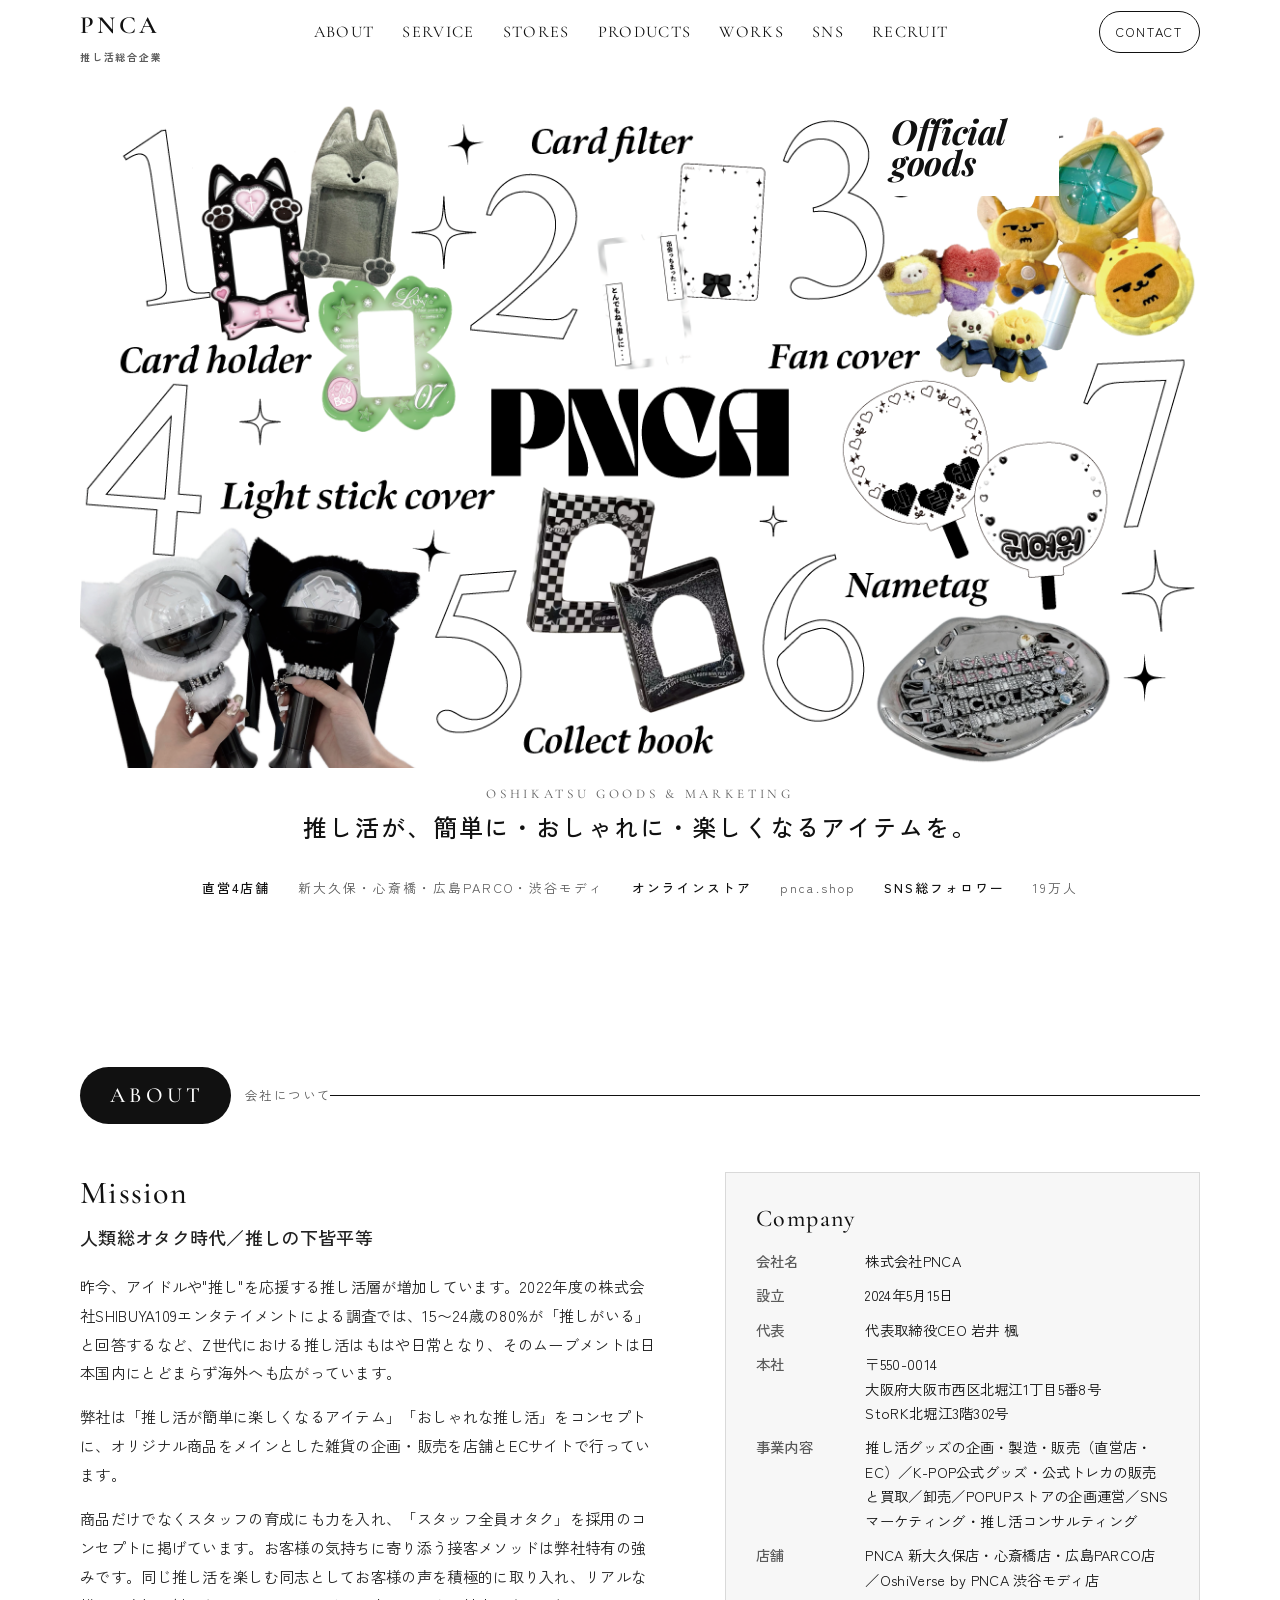
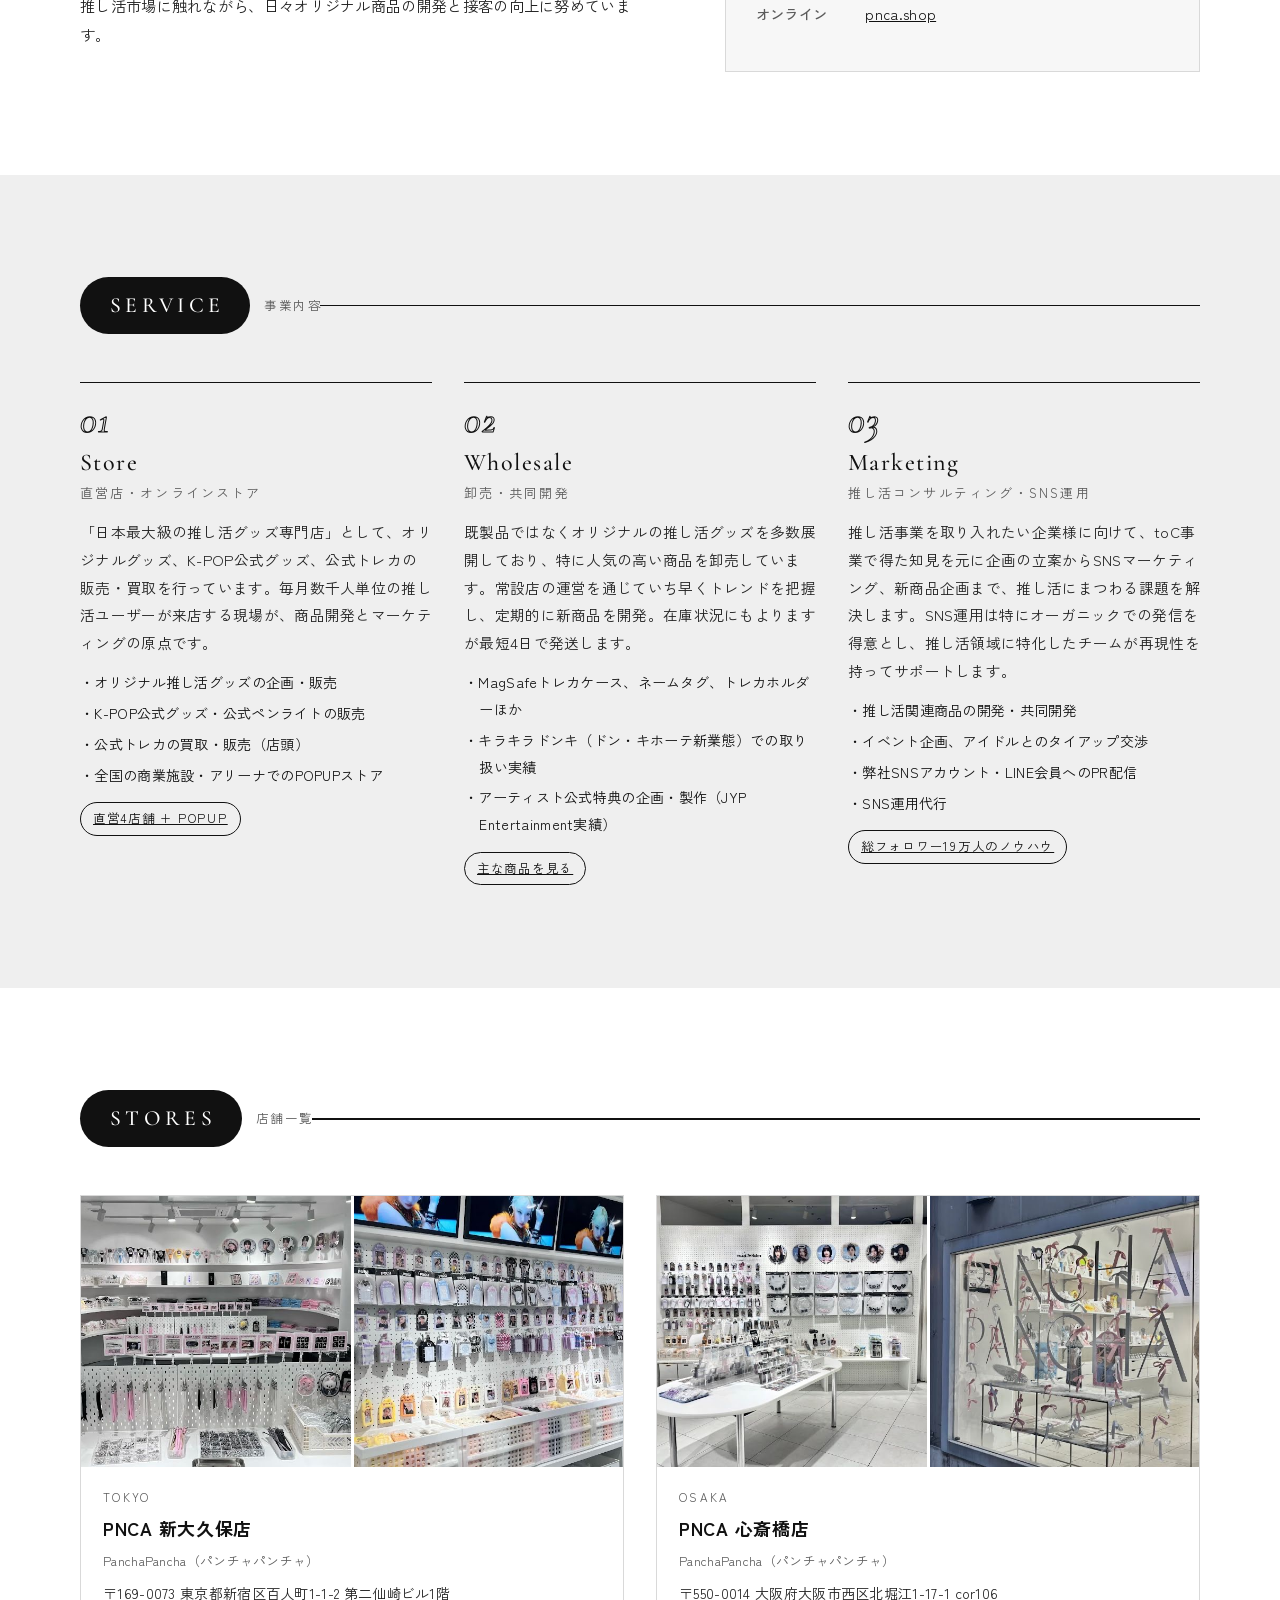
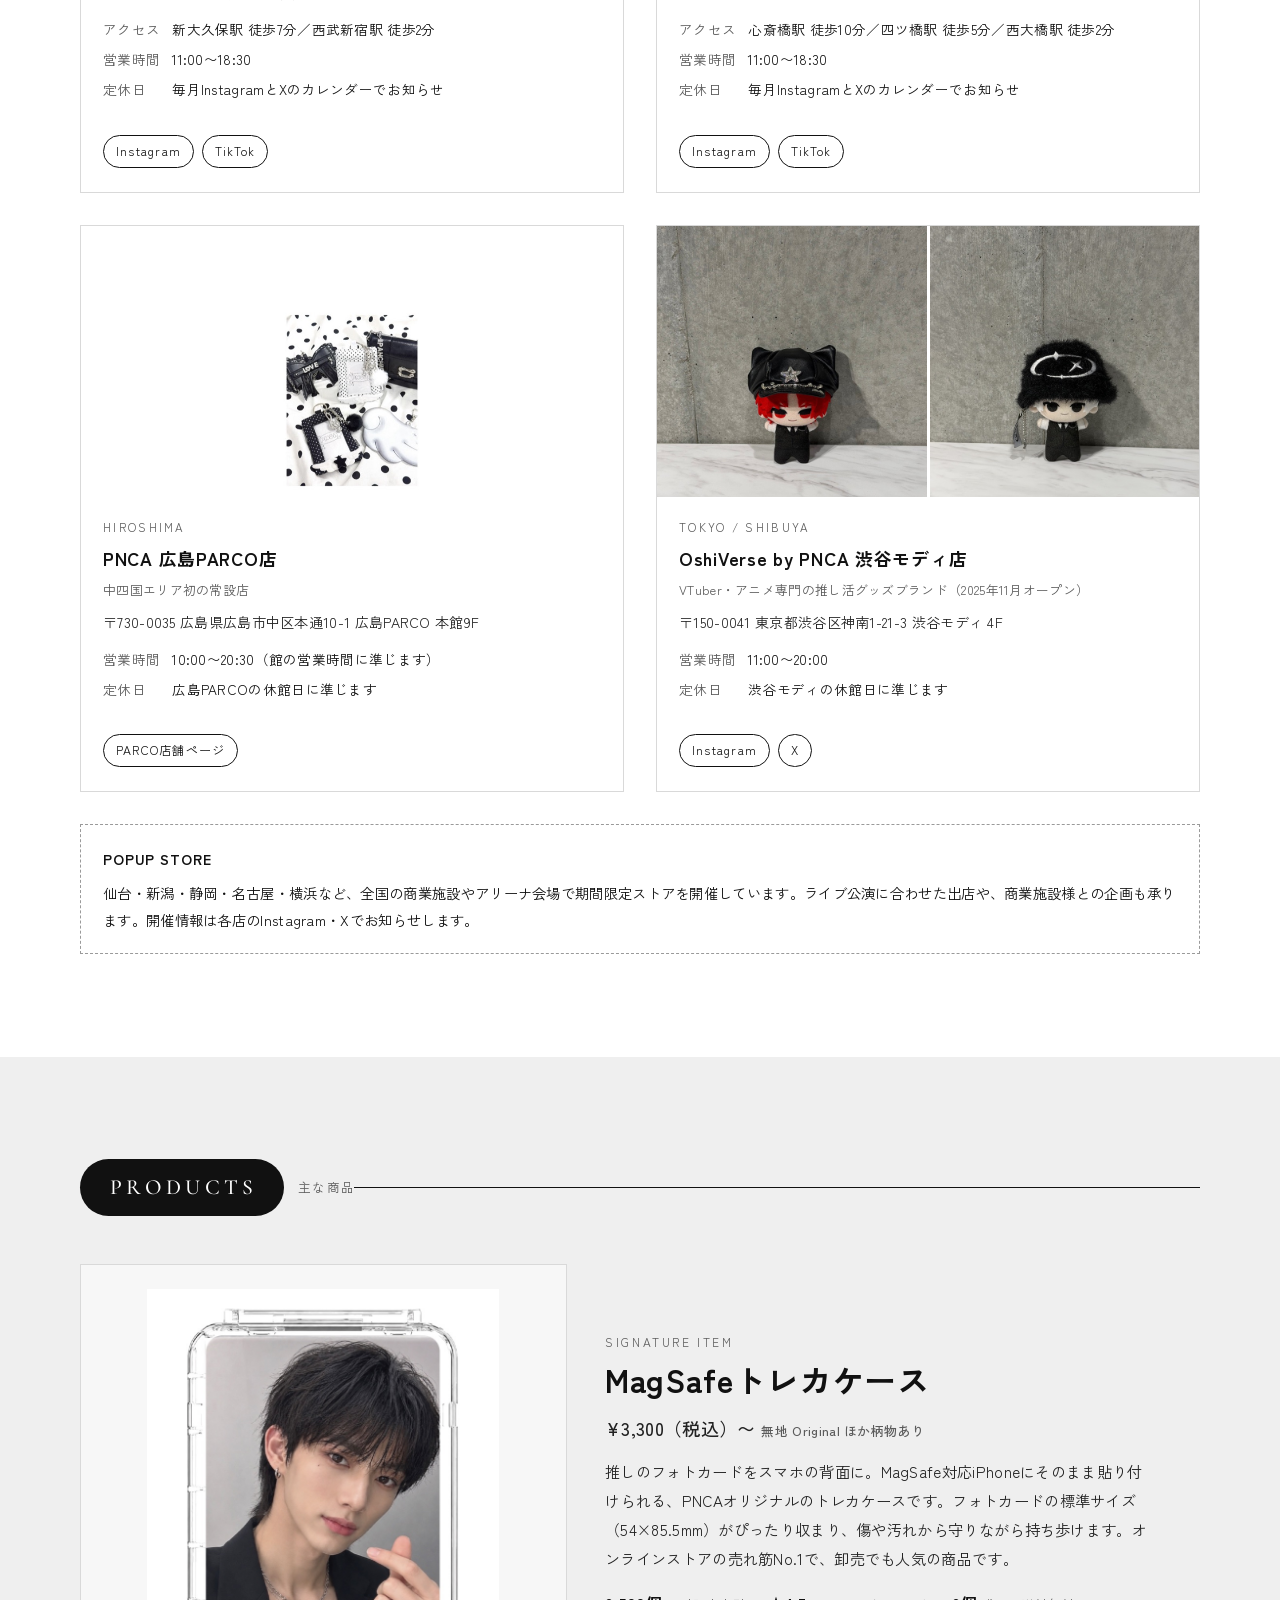
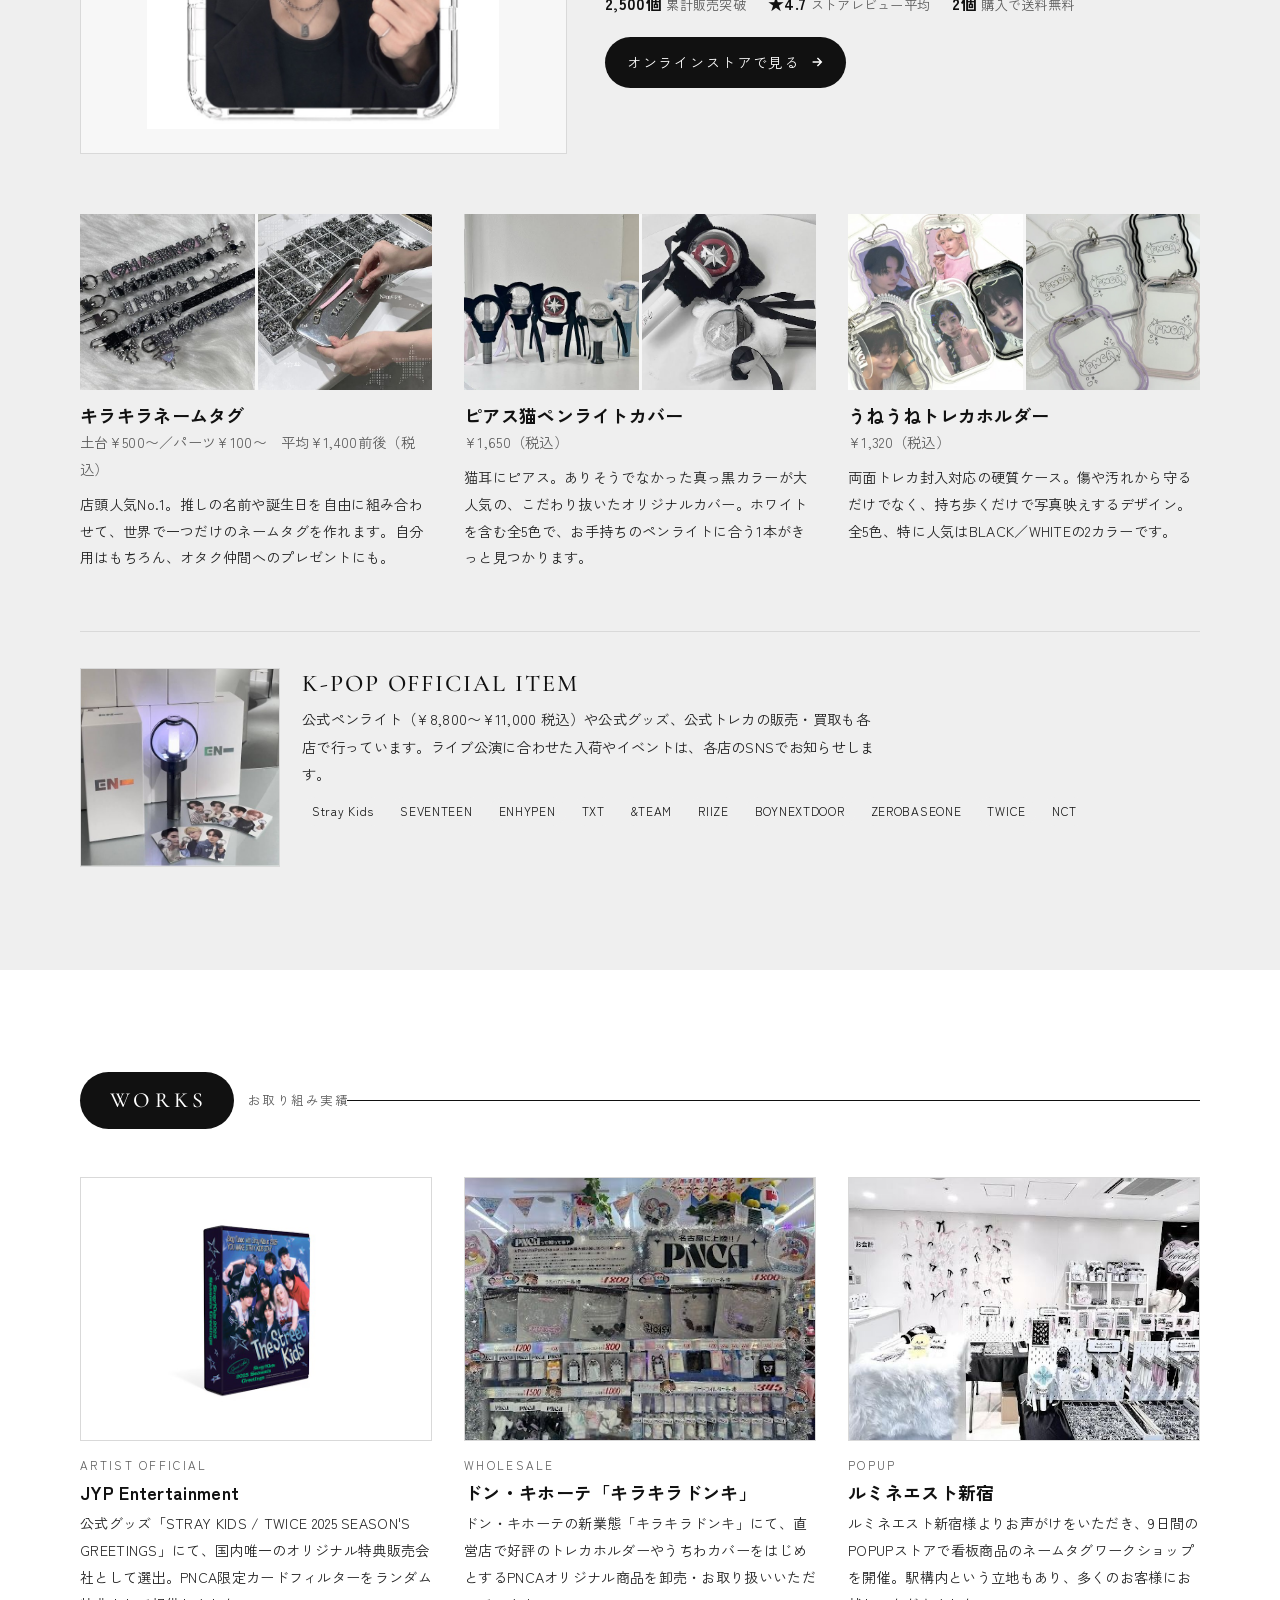
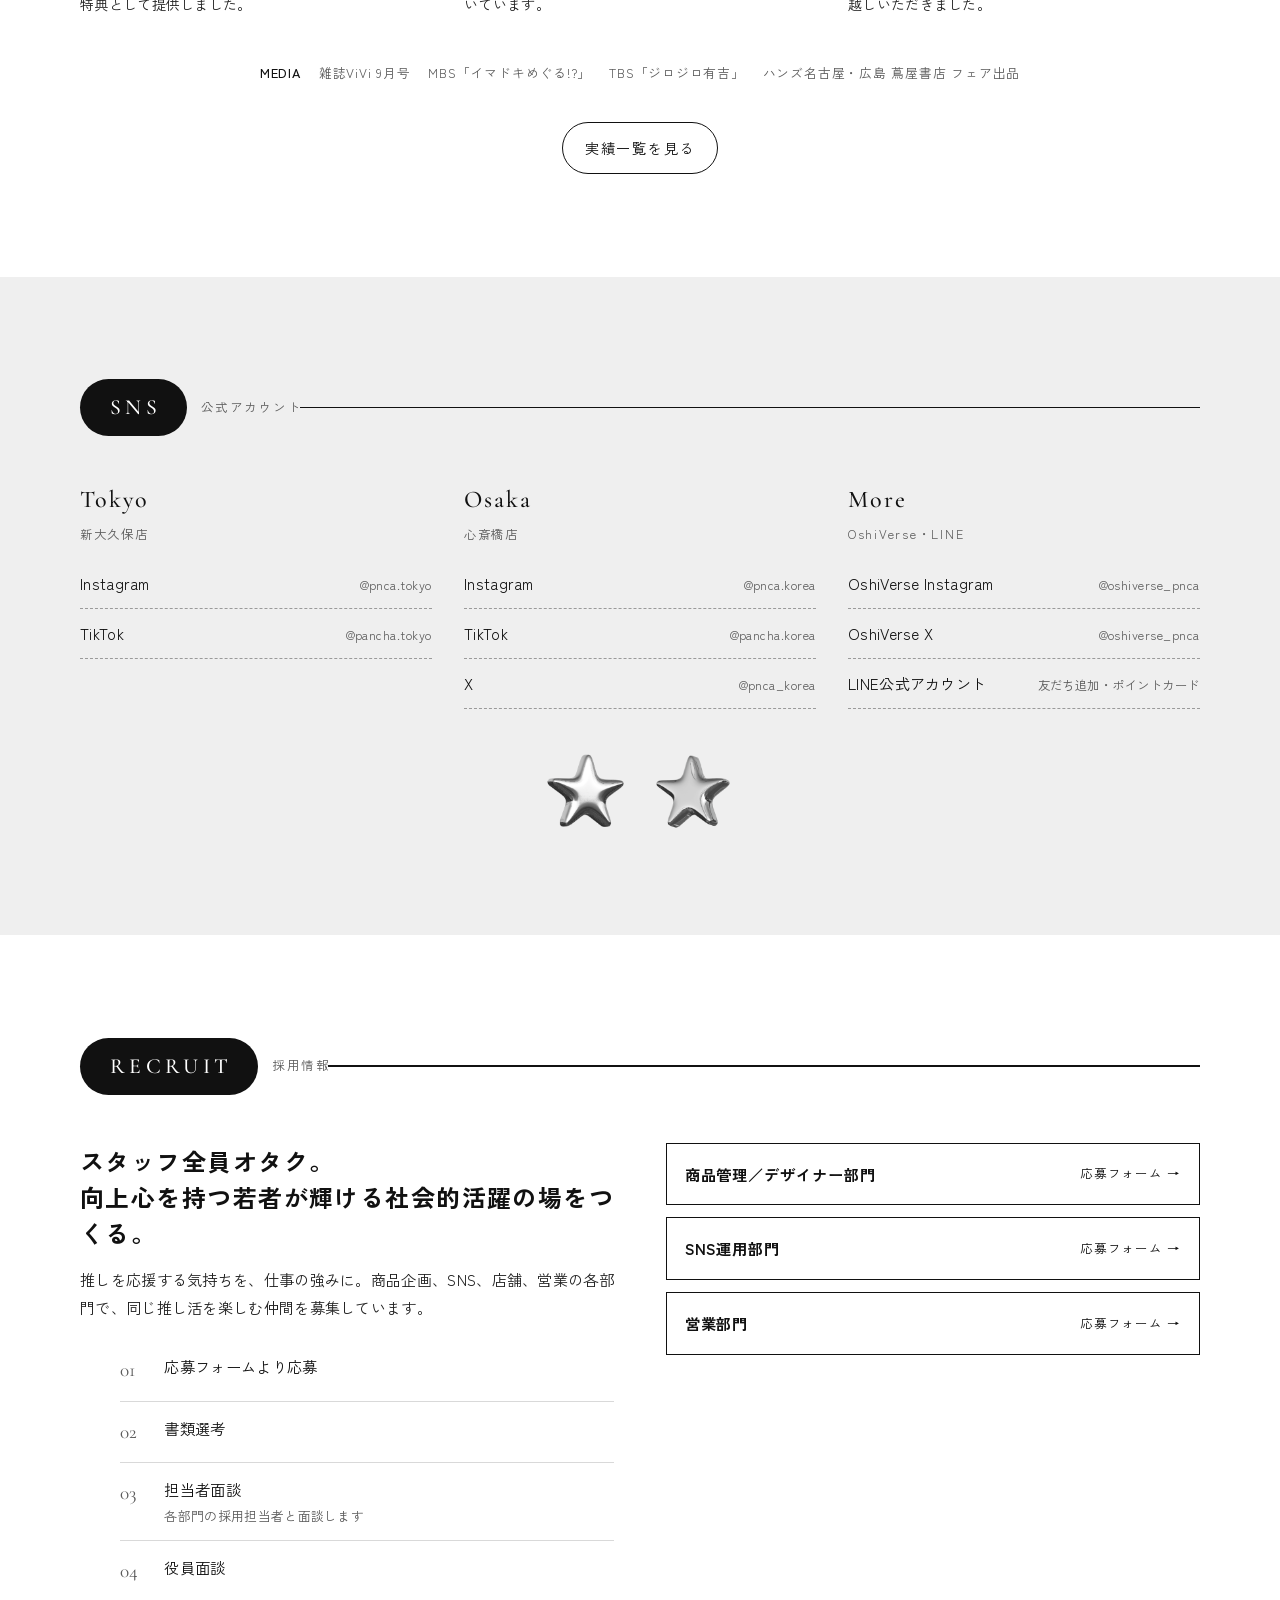
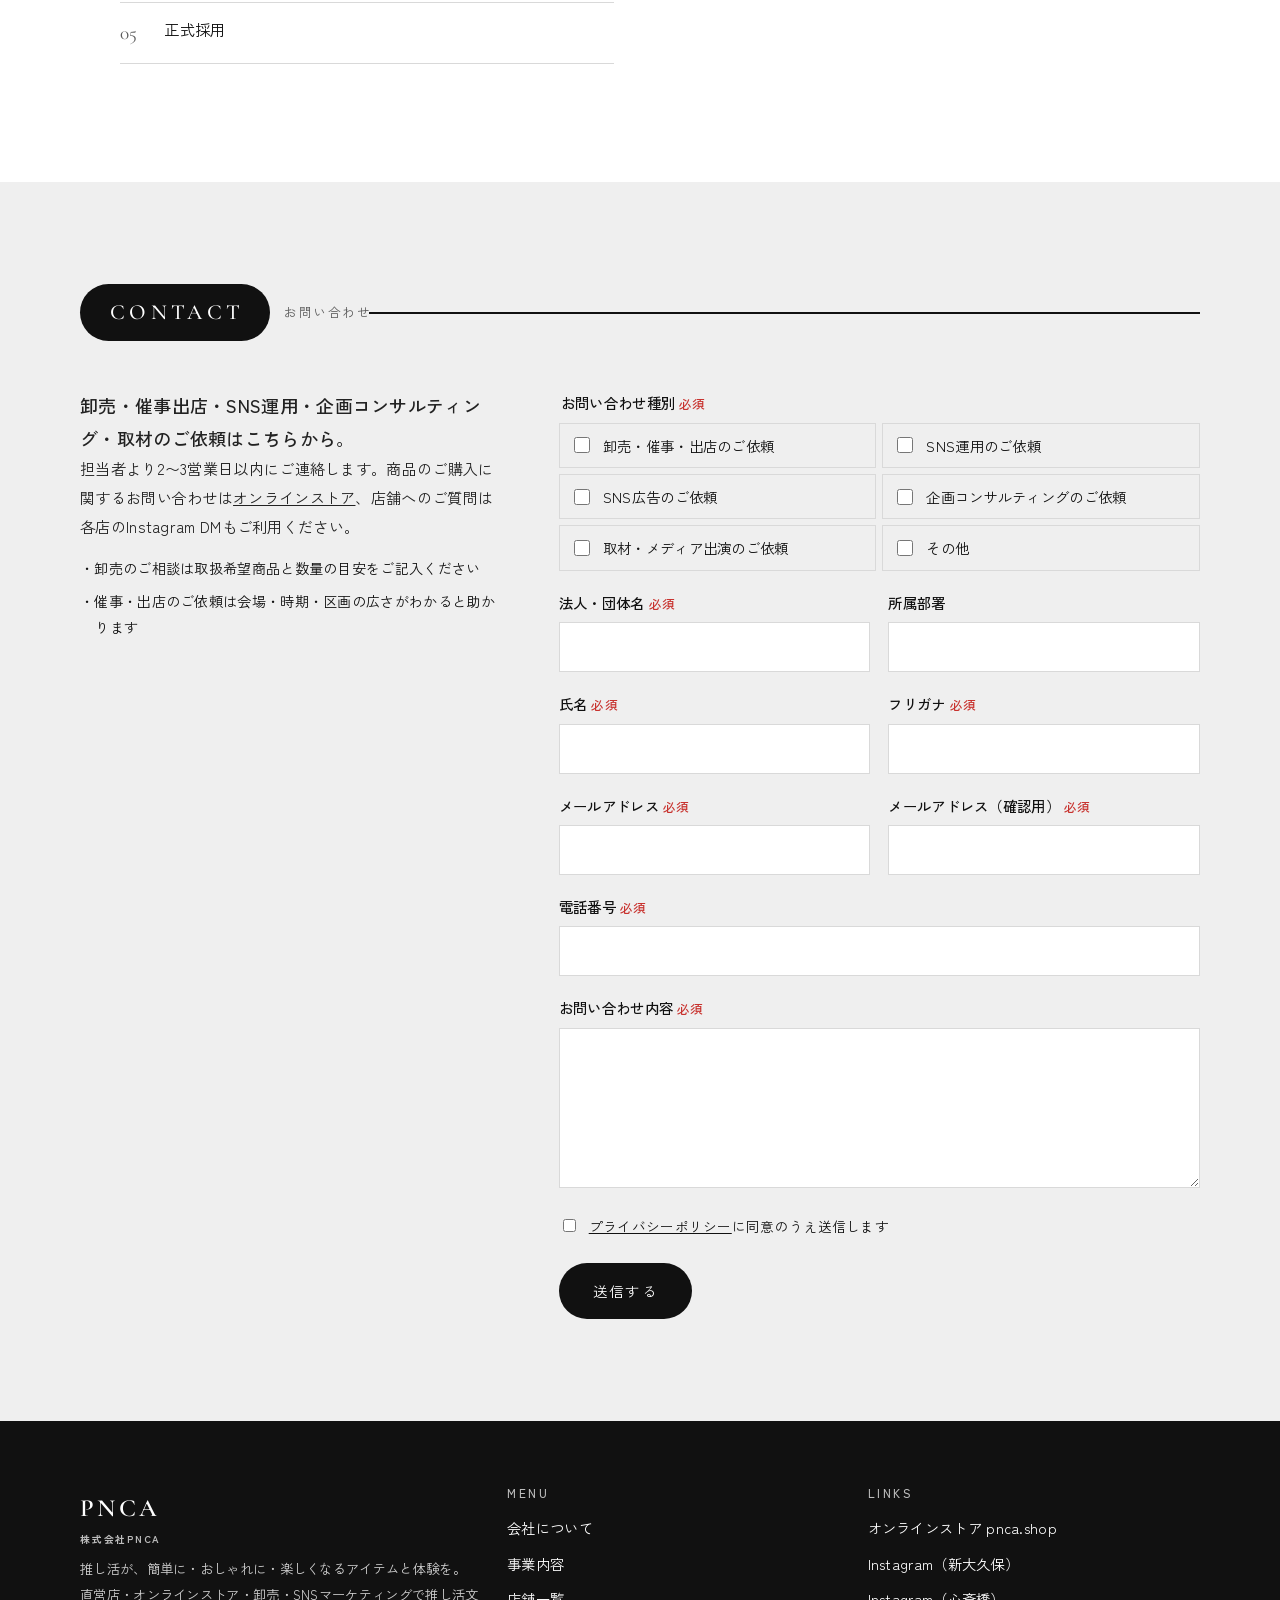
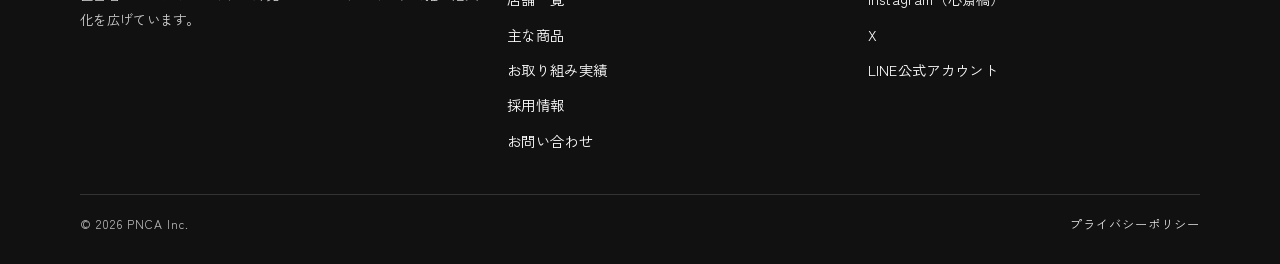
==== index.html @ 75ac008b "pnca.co.jp corporate site (static rebuild) Co-Authored-By: Claude Fable 5.1 <noreply@anthropic.com>" ====
<!DOCTYPE html>
<html lang="ja">
<head>
<meta charset="utf-8">
<meta name="viewport" content="width=device-width, initial-scale=1">
<title>株式会社PNCA｜推し活グッズの企画・販売、SNSマーケティング</title>
<meta name="description" content="株式会社PNCAは「人類総オタク時代」を掲げる推し活グッズの専門企業。新大久保・心斎橋・広島PARCO・渋谷モディの直営店とオンラインストアでオリジナルグッズを販売し、卸売・POPUP・SNSマーケティングで企業の推し活事業を支援します。">
<link rel="canonical" href="https://pnca.co.jp/">
<meta name="google-site-verification" content="MZddGfcwOzUezGpn6kTCZjq2l7faCt4WJKJRvSI_PKw">
<meta property="og:type" content="website">
<meta property="og:site_name" content="株式会社PNCA">
<meta property="og:title" content="株式会社PNCA｜推し活グッズの企画・販売、SNSマーケティング">
<meta property="og:description" content="新大久保・心斎橋・広島PARCO・渋谷モディの直営店とオンラインストア。オリジナル推し活グッズの企画・卸売・POPUP・SNSマーケティング。">
<meta property="og:url" content="https://pnca.co.jp/">
<meta property="og:image" content="https://pnca.co.jp/img/og.png">
<meta property="og:locale" content="ja_JP">
<meta name="twitter:card" content="summary_large_image">
<meta name="twitter:site" content="@pnca_korea">
<link rel="icon" href="img/favicon.png" type="image/png">
<link rel="apple-touch-icon" href="img/favicon.png">
<link rel="preconnect" href="https://fonts.googleapis.com">
<link rel="preconnect" href="https://fonts.gstatic.com" crossorigin>
<link rel="stylesheet" href="https://fonts.googleapis.com/css2?family=Cormorant+Garamond:ital,wght@0,500;0,600;1,500&family=Playfair+Display:ital,wght@1,700&family=Zen+Kaku+Gothic+New:wght@400;500;700&display=swap">
<link rel="stylesheet" href="style.css">
<script type="application/ld+json">
{
  "@context": "https://schema.org",
  "@type": "Organization",
  "name": "株式会社PNCA",
  "alternateName": "PNCA",
  "url": "https://pnca.co.jp/",
  "logo": "https://pnca.co.jp/img/og.png",
  "foundingDate": "2024-05-15",
  "address": {"@type": "PostalAddress", "postalCode": "550-0014", "addressRegion": "大阪府", "addressLocality": "大阪市西区", "streetAddress": "北堀江1丁目5番8号 StoRK北堀江3階302号", "addressCountry": "JP"},
  "sameAs": [
    "https://www.instagram.com/pnca.tokyo/",
    "https://www.instagram.com/pnca.korea/",
    "https://www.tiktok.com/@pancha.tokyo",
    "https://www.tiktok.com/@pancha.korea",
    "https://x.com/pnca_korea",
    "https://pnca.shop/"
  ]
}
</script>
</head>
<body>

<a class="sr-only" href="#main">本文へ移動</a>

<header class="site-header">
  <div class="wrap nav">
    <a class="brand" href="#top">PNCA<small>推し活総合企業</small></a>
    <nav aria-label="メイン">
      <ul class="nav-list">
        <li><a href="#about">ABOUT</a></li>
        <li><a href="#service">SERVICE</a></li>
        <li><a href="#stores">STORES</a></li>
        <li><a href="#products">PRODUCTS</a></li>
        <li><a href="#works">WORKS</a></li>
        <li><a href="#sns">SNS</a></li>
        <li><a href="#recruit">RECRUIT</a></li>
      </ul>
    </nav>
    <a class="nav-cta" href="#contact">CONTACT</a>
    <button class="nav-toggle" aria-expanded="false" aria-controls="drawer" aria-label="メニュー"><span></span><span></span><span></span></button>
  </div>
  <div class="nav-drawer" id="drawer" data-open="false">
    <ul class="wrap">
      <li><a href="#about">ABOUT<span class="sr-only"> 会社について</span></a></li>
      <li><a href="#service">SERVICE</a></li>
      <li><a href="#stores">STORES</a></li>
      <li><a href="#products">PRODUCTS</a></li>
      <li><a href="#works">WORKS</a></li>
      <li><a href="#sns">SNS</a></li>
      <li><a href="#recruit">RECRUIT</a></li>
      <li><a class="drawer-cta" href="#contact">お問い合わせ</a></li>
    </ul>
  </div>
</header>

<div class="side-mark left" aria-hidden="true">PNCA</div>
<div class="side-mark right" aria-hidden="true">OSHIKATSU</div>

<main id="main">

<!-- ===== HERO ===== -->
<section class="hero" id="top">
  <div class="wrap">
    <figure class="hero-figure">
      <img class="wide" src="img/hero-wide.png" width="1160" height="695" alt="PNCAのオリジナル推し活グッズ。カードホルダー、カードフィルター、公式グッズ、ペンライトカバー、コレクトブック、ネームタグ、うちわカバー" fetchpriority="high">
      <img class="tall" src="img/hero-tall.png" width="1000" height="932" alt="PNCAのオリジナル推し活グッズ。カードホルダー、カードフィルター、公式グッズ、ペンライトカバー、コレクトブック、ネームタグ、うちわカバー" fetchpriority="high">
      <span class="patch wide" aria-hidden="true"><span>Official</span><span>goods</span></span>
      <span class="patch tall" aria-hidden="true"><span>Official</span><span>goods</span></span>
    </figure>
    <h1 class="hero-title"><span class="en">OSHIKATSU GOODS &amp; MARKETING</span>推し活が、簡単に・おしゃれに・楽しくなるアイテムを。</h1>
    <p class="hero-strap"><b>直営4店舗</b><span>新大久保・心斎橋・広島PARCO・渋谷モディ</span><b>オンラインストア</b><span>pnca.shop</span><b>SNS総フォロワー</b><span>19万人</span></p>
  </div>
</section>

<!-- ===== ABOUT ===== -->
<section class="section" id="about">
  <div class="wrap">
    <div class="label-rule"><span class="pill">ABOUT</span><span class="ja">会社について</span></div>
    <div class="about-grid">
      <div class="mission">
        <h3>Mission</h3>
        <p class="tag">人類総オタク時代／推しの下皆平等</p>
        <p class="copy">昨今、アイドルや"推し"を応援する推し活層が増加しています。2022年度の株式会社SHIBUYA109エンタテイメントによる調査では、15〜24歳の80%が「推しがいる」と回答するなど、Z世代における推し活はもはや日常となり、そのムーブメントは日本国内にとどまらず海外へも広がっています。</p>
        <p class="copy">弊社は「推し活が簡単に楽しくなるアイテム」「おしゃれな推し活」をコンセプトに、オリジナル商品をメインとした雑貨の企画・販売を店舗とECサイトで行っています。</p>
        <p class="copy">商品だけでなくスタッフの育成にも力を入れ、「スタッフ全員オタク」を採用のコンセプトに掲げています。お客様の気持ちに寄り添う接客メソッドは弊社特有の強みです。同じ推し活を楽しむ同志としてお客様の声を積極的に取り入れ、リアルな推し活市場に触れながら、日々オリジナル商品の開発と接客の向上に努めています。</p>
      </div>
      <div class="company">
        <h3>Company</h3>
        <dl>
          <dt>会社名</dt><dd>株式会社PNCA</dd>
          <dt>設立</dt><dd>2024年5月15日</dd>
          <dt>代表</dt><dd>代表取締役CEO 岩井 楓</dd>
          <dt>本社</dt><dd>〒550-0014<br>大阪府大阪市西区北堀江1丁目5番8号<br>StoRK北堀江3階302号</dd>
          <dt>事業内容</dt><dd>推し活グッズの企画・製造・販売（直営店・EC）／K-POP公式グッズ・公式トレカの販売と買取／卸売／POPUPストアの企画運営／SNSマーケティング・推し活コンサルティング</dd>
          <dt>店舗</dt><dd>PNCA 新大久保店・心斎橋店・広島PARCO店／OshiVerse by PNCA 渋谷モディ店</dd>
          <dt>オンライン</dt><dd><a href="https://pnca.shop/" target="_blank" rel="noopener">pnca.shop</a></dd>
        </dl>
      </div>
    </div>
  </div>
</section>

<!-- ===== SERVICE ===== -->
<section class="section alt" id="service">
  <div class="wrap">
    <div class="label-rule"><span class="pill">SERVICE</span><span class="ja">事業内容</span></div>
    <div class="pillars">
      <article class="pillar">
        <div class="idx">01</div>
        <h3>Store</h3>
        <p class="ja">直営店・オンラインストア</p>
        <p>「日本最大級の推し活グッズ専門店」として、オリジナルグッズ、K-POP公式グッズ、公式トレカの販売・買取を行っています。毎月数千人単位の推し活ユーザーが来店する現場が、商品開発とマーケティングの原点です。</p>
        <ul>
          <li>オリジナル推し活グッズの企画・販売</li>
          <li>K-POP公式グッズ・公式ペンライトの販売</li>
          <li>公式トレカの買取・販売（店頭）</li>
          <li>全国の商業施設・アリーナでのPOPUPストア</li>
        </ul>
        <a class="stat" href="#stores">直営4店舗 + POPUP</a>
      </article>
      <article class="pillar">
        <div class="idx">02</div>
        <h3>Wholesale</h3>
        <p class="ja">卸売・共同開発</p>
        <p>既製品ではなくオリジナルの推し活グッズを多数展開しており、特に人気の高い商品を卸売しています。常設店の運営を通じていち早くトレンドを把握し、定期的に新商品を開発。在庫状況にもよりますが最短4日で発送します。</p>
        <ul>
          <li>MagSafeトレカケース、ネームタグ、トレカホルダーほか</li>
          <li>キラキラドンキ（ドン・キホーテ新業態）での取り扱い実績</li>
          <li>アーティスト公式特典の企画・製作（JYP Entertainment実績）</li>
        </ul>
        <a class="stat" href="#products">主な商品を見る</a>
      </article>
      <article class="pillar">
        <div class="idx">03</div>
        <h3>Marketing</h3>
        <p class="ja">推し活コンサルティング・SNS運用</p>
        <p>推し活事業を取り入れたい企業様に向けて、toC事業で得た知見を元に企画の立案からSNSマーケティング、新商品企画まで、推し活にまつわる課題を解決します。SNS運用は特にオーガニックでの発信を得意とし、推し活領域に特化したチームが再現性を持ってサポートします。</p>
        <ul>
          <li>推し活関連商品の開発・共同開発</li>
          <li>イベント企画、アイドルとのタイアップ交渉</li>
          <li>弊社SNSアカウント・LINE会員へのPR配信</li>
          <li>SNS運用代行</li>
        </ul>
        <a class="stat" href="#contact">総フォロワー19万人のノウハウ</a>
      </article>
    </div>
  </div>
</section>

<!-- ===== STORES ===== -->
<section class="section" id="stores">
  <div class="wrap">
    <div class="label-rule"><span class="pill">STORES</span><span class="ja">店舗一覧</span></div>
    <div class="stores">

      <article class="store">
        <div class="photos">
          <img src="img/store-shinokubo-1.jpg" alt="PNCA新大久保店の店内" loading="lazy" width="512" height="512">
          <img src="img/store-shinokubo-2.jpg" alt="PNCA新大久保店のトレカ売場" loading="lazy" width="512" height="512">
        </div>
        <div class="body">
          <p class="kicker">TOKYO</p>
          <h3>PNCA 新大久保店</h3>
          <p class="brandline">PanchaPancha（パンチャパンチャ）</p>
          <address>〒169-0073 東京都新宿区百人町1-1-2 第二仙崎ビル1階</address>
          <dl class="meta">
            <dt>アクセス</dt><dd>新大久保駅 徒歩7分／西武新宿駅 徒歩2分</dd>
            <dt>営業時間</dt><dd class="num">11:00〜18:30</dd>
            <dt>定休日</dt><dd>毎月InstagramとXのカレンダーでお知らせ</dd>
          </dl>
          <div class="links"><a class="chip" href="https://www.instagram.com/pnca.tokyo/" target="_blank" rel="noopener">Instagram</a><a class="chip" href="https://www.tiktok.com/@pancha.tokyo" target="_blank" rel="noopener">TikTok</a></div>
        </div>
      </article>

      <article class="store">
        <div class="photos">
          <img src="img/store-shinsaibashi-1.jpg" alt="PNCA心斎橋店の店内" loading="lazy" width="512" height="512">
          <img src="img/store-shinsaibashi-3.jpg" alt="PNCA心斎橋店のショーウィンドウ" loading="lazy" width="512" height="512">
        </div>
        <div class="body">
          <p class="kicker">OSAKA</p>
          <h3>PNCA 心斎橋店</h3>
          <p class="brandline">PanchaPancha（パンチャパンチャ）</p>
          <address>〒550-0014 大阪府大阪市西区北堀江1-17-1 cor106</address>
          <dl class="meta">
            <dt>アクセス</dt><dd>心斎橋駅 徒歩10分／四ツ橋駅 徒歩5分／西大橋駅 徒歩2分</dd>
            <dt>営業時間</dt><dd class="num">11:00〜18:30</dd>
            <dt>定休日</dt><dd>毎月InstagramとXのカレンダーでお知らせ</dd>
          </dl>
          <div class="links"><a class="chip" href="https://www.instagram.com/pnca.korea/" target="_blank" rel="noopener">Instagram</a><a class="chip" href="https://www.tiktok.com/@pancha.korea" target="_blank" rel="noopener">TikTok</a></div>
        </div>
      </article>

      <article class="store">
        <div class="photos single">
          <img src="img/store-hiroshima.jpg" alt="PNCA広島PARCO店のオリジナルグッズ" loading="lazy" width="1000" height="646">
        </div>
        <div class="body">
          <p class="kicker">HIROSHIMA</p>
          <h3>PNCA 広島PARCO店</h3>
          <p class="brandline">中四国エリア初の常設店</p>
          <address>〒730-0035 広島県広島市中区本通10-1 広島PARCO 本館9F</address>
          <dl class="meta">
            <dt>営業時間</dt><dd class="num">10:00〜20:30（館の営業時間に準じます）</dd>
            <dt>定休日</dt><dd>広島PARCOの休館日に準じます</dd>
          </dl>
          <div class="links"><a class="chip" href="https://hiroshima.parco.jp/shop/detail/?cd=030864" target="_blank" rel="noopener">PARCO店舗ページ</a></div>
        </div>
      </article>

      <article class="store">
        <div class="photos">
          <img src="img/store-oshiverse-1.jpg" alt="OshiVerse by PNCAのオリジナルぬいぐるみ" loading="lazy" width="675" height="900">
          <img src="img/store-oshiverse-2.jpg" alt="OshiVerse by PNCAのオリジナルぬいぐるみ 別カラー" loading="lazy" width="675" height="900">
        </div>
        <div class="body">
          <p class="kicker">TOKYO / SHIBUYA</p>
          <h3>OshiVerse by PNCA 渋谷モディ店</h3>
          <p class="brandline">VTuber・アニメ専門の推し活グッズブランド（2025年11月オープン）</p>
          <address>〒150-0041 東京都渋谷区神南1-21-3 渋谷モディ 4F</address>
          <dl class="meta">
            <dt>営業時間</dt><dd class="num">11:00〜20:00</dd>
            <dt>定休日</dt><dd>渋谷モディの休館日に準じます</dd>
          </dl>
          <div class="links"><a class="chip" href="https://www.instagram.com/oshiverse_pnca/" target="_blank" rel="noopener">Instagram</a><a class="chip" href="https://x.com/oshiverse_pnca" target="_blank" rel="noopener">X</a></div>
        </div>
      </article>

    </div>
    <div class="popup-note">
      <b>POPUP STORE</b>
      <p>仙台・新潟・静岡・名古屋・横浜など、全国の商業施設やアリーナ会場で期間限定ストアを開催しています。ライブ公演に合わせた出店や、商業施設様との企画も承ります。開催情報は各店のInstagram・Xでお知らせします。</p>
    </div>
  </div>
</section>

<!-- ===== PRODUCTS ===== -->
<section class="section alt" id="products">
  <div class="wrap">
    <div class="label-rule"><span class="pill">PRODUCTS</span><span class="ja">主な商品</span></div>

    <article class="feature">
      <div class="pic"><img src="img/item-magsafe.jpg" alt="MagSafeトレカケース。透明なケースにフォトカードを入れてスマホ背面に装着できる" loading="lazy" width="720" height="900"></div>
      <div>
        <p class="kicker">SIGNATURE ITEM</p>
        <h3>MagSafeトレカケース</h3>
        <p class="price num">¥3,300（税込）〜<small>無地 Original ほか柄物あり</small></p>
        <p>推しのフォトカードをスマホの背面に。MagSafe対応iPhoneにそのまま貼り付けられる、PNCAオリジナルのトレカケースです。フォトカードの標準サイズ（54×85.5mm）がぴったり収まり、傷や汚れから守りながら持ち歩けます。オンラインストアの売れ筋No.1で、卸売でも人気の商品です。</p>
        <div class="proof num"><span><b>2,500個</b> 累計販売突破</span><span><b>★4.7</b> ストアレビュー平均</span><span><b>2個</b> 購入で送料無料</span></div>
        <a class="btn" href="https://pnca.shop/products/magsafe%E3%83%88%E3%83%AC%E3%82%AB%E3%83%9B%E3%83%AB%E3%83%80%E3%83%BC" target="_blank" rel="noopener">オンラインストアで見る <svg viewBox="0 0 16 16" aria-hidden="true"><path d="M3 8h9M8.5 3.5 13 8l-4.5 4.5" fill="none" stroke="currentColor" stroke-width="1.6"/></svg></a>
      </div>
    </article>

    <div class="items">
      <article class="item">
        <div class="pics"><img src="img/item-nametag-1.jpg" alt="キラキラネームタグの完成例" loading="lazy" width="512" height="512"><img src="img/item-nametag-2.jpg" alt="ネームタグのパーツを選ぶ様子" loading="lazy" width="512" height="512"></div>
        <h4>キラキラネームタグ</h4>
        <p class="price num">土台¥500〜／パーツ¥100〜　平均¥1,400前後（税込）</p>
        <p>店頭人気No.1。推しの名前や誕生日を自由に組み合わせて、世界で一つだけのネームタグを作れます。自分用はもちろん、オタク仲間へのプレゼントにも。</p>
      </article>
      <article class="item">
        <div class="pics"><img src="img/item-penlight-1.jpg" alt="猫耳ペンライトカバーの5色展開" loading="lazy" width="512" height="512"><img src="img/item-penlight-2.jpg" alt="ペンライトカバーの装着例" loading="lazy" width="512" height="512"></div>
        <h4>ピアス猫ペンライトカバー</h4>
        <p class="price num">¥1,650（税込）</p>
        <p>猫耳にピアス。ありそうでなかった真っ黒カラーが大人気の、こだわり抜いたオリジナルカバー。ホワイトを含む全5色で、お手持ちのペンライトに合う1本がきっと見つかります。</p>
      </article>
      <article class="item">
        <div class="pics"><img src="img/item-holder-1.jpg" alt="うねうねトレカホルダーにフォトカードを入れた例" loading="lazy" width="512" height="512"><img src="img/item-holder-2.jpg" alt="うねうねトレカホルダーのカラー展開" loading="lazy" width="512" height="512"></div>
        <h4>うねうねトレカホルダー</h4>
        <p class="price num">¥1,320（税込）</p>
        <p>両面トレカ封入対応の硬質ケース。傷や汚れから守るだけでなく、持ち歩くだけで写真映えするデザイン。全5色、特に人気はBLACK／WHITEの2カラーです。</p>
      </article>
    </div>

    <div class="official">
      <img src="img/item-official-penlight.jpg" alt="K-POP公式ペンライト" loading="lazy" width="200" height="200">
      <div>
        <h4>K-POP OFFICIAL ITEM</h4>
        <p>公式ペンライト（¥8,800〜¥11,000 税込）や公式グッズ、公式トレカの販売・買取も各店で行っています。ライブ公演に合わせた入荷やイベントは、各店のSNSでお知らせします。</p>
        <ul class="tags">
          <li>Stray Kids</li><li>SEVENTEEN</li><li>ENHYPEN</li><li>TXT</li><li>&amp;TEAM</li><li>RIIZE</li><li>BOYNEXTDOOR</li><li>ZEROBASEONE</li><li>TWICE</li><li>NCT</li>
        </ul>
      </div>
    </div>
  </div>
</section>

<!-- ===== WORKS ===== -->
<section class="section" id="works">
  <div class="wrap">
    <div class="label-rule"><span class="pill">WORKS</span><span class="ja">お取り組み実績</span></div>
    <div class="works">
      <article class="work">
        <div class="pic contain"><img src="img/works-jyp.jpg" alt="STRAY KIDS 2025 SEASON'S GREETINGSのパッケージ" loading="lazy" width="512" height="512"></div>
        <p class="kicker">ARTIST OFFICIAL</p>
        <h3>JYP Entertainment</h3>
        <p>公式グッズ「STRAY KIDS / TWICE 2025 SEASON'S GREETINGS」にて、国内唯一のオリジナル特典販売会社として選出。PNCA限定カードフィルターをランダム特典として提供しました。</p>
      </article>
      <article class="work">
        <div class="pic"><img src="img/works-donki.jpg" alt="キラキラドンキの店頭に並ぶPNCA商品" loading="lazy" width="384" height="512"></div>
        <p class="kicker">WHOLESALE</p>
        <h3>ドン・キホーテ「キラキラドンキ」</h3>
        <p>ドン・キホーテの新業態「キラキラドンキ」にて、直営店で好評のトレカホルダーやうちわカバーをはじめとするPNCAオリジナル商品を卸売・お取り扱いいただいています。</p>
      </article>
      <article class="work">
        <div class="pic"><img src="img/works-lumine.jpg" alt="ルミネエスト新宿でのPOPUPストア" loading="lazy" width="512" height="512"></div>
        <p class="kicker">POPUP</p>
        <h3>ルミネエスト新宿</h3>
        <p>ルミネエスト新宿様よりお声がけをいただき、9日間のPOPUPストアで看板商品のネームタグワークショップを開催。駅構内という立地もあり、多くのお客様にお越しいただきました。</p>
      </article>
    </div>
    <p class="media-strip"><b>MEDIA</b><span>雑誌ViVi 9月号</span><span>MBS「イマドキめぐる!?」</span><span>TBS「ジロジロ有吉」</span><span>ハンズ名古屋・広島 蔦屋書店 フェア出品</span></p>
    <div class="works-more"><a class="btn ghost" href="works.html">実績一覧を見る</a></div>
  </div>
</section>

<!-- ===== SNS ===== -->
<section class="section alt" id="sns">
  <div class="wrap">
    <div class="label-rule"><span class="pill">SNS</span><span class="ja">公式アカウント</span></div>
    <div class="sns-grid">
      <div class="sns-col">
        <h3>Tokyo</h3>
        <p class="ja">新大久保店</p>
        <ul>
          <li><a href="https://www.instagram.com/pnca.tokyo/" target="_blank" rel="noopener">Instagram <span>@pnca.tokyo</span></a></li>
          <li><a href="https://www.tiktok.com/@pancha.tokyo" target="_blank" rel="noopener">TikTok <span>@pancha.tokyo</span></a></li>
        </ul>
      </div>
      <div class="sns-col">
        <h3>Osaka</h3>
        <p class="ja">心斎橋店</p>
        <ul>
          <li><a href="https://www.instagram.com/pnca.korea/" target="_blank" rel="noopener">Instagram <span>@pnca.korea</span></a></li>
          <li><a href="https://www.tiktok.com/@pancha.korea" target="_blank" rel="noopener">TikTok <span>@pancha.korea</span></a></li>
          <li><a href="https://x.com/pnca_korea" target="_blank" rel="noopener">X <span>@pnca_korea</span></a></li>
        </ul>
      </div>
      <div class="sns-col">
        <h3>More</h3>
        <p class="ja">OshiVerse・LINE</p>
        <ul>
          <li><a href="https://www.instagram.com/oshiverse_pnca/" target="_blank" rel="noopener">OshiVerse Instagram <span>@oshiverse_pnca</span></a></li>
          <li><a href="https://x.com/oshiverse_pnca" target="_blank" rel="noopener">OshiVerse X <span>@oshiverse_pnca</span></a></li>
          <li><a href="https://line.me/R/ti/p/@259wztqd" target="_blank" rel="noopener">LINE公式アカウント <span>友だち追加・ポイントカード</span></a></li>
        </ul>
      </div>
    </div>
    <div class="sns-stars" aria-hidden="true"><img src="img/deco-star-a.png" alt="" loading="lazy" width="256" height="256"><img src="img/deco-star-b.png" alt="" loading="lazy" width="256" height="256"></div>
  </div>
</section>

<!-- ===== RECRUIT ===== -->
<section class="section" id="recruit">
  <div class="wrap">
    <div class="label-rule"><span class="pill">RECRUIT</span><span class="ja">採用情報</span></div>
    <div class="recruit-grid recruit">
      <div>
        <p class="slogan">スタッフ全員オタク。<br>向上心を持つ若者が輝ける社会的活躍の場をつくる。</p>
        <p class="copy">推しを応援する気持ちを、仕事の強みに。商品企画、SNS、店舗、営業の各部門で、同じ推し活を楽しむ仲間を募集しています。</p>
        <ol class="flow">
          <li><span>応募フォームより応募</span></li>
          <li><span>書類選考</span></li>
          <li><span>担当者面談<small>各部門の採用担当者と面談します</small></span></li>
          <li><span>役員面談</span></li>
          <li><span>正式採用</span></li>
        </ol>
      </div>
      <div class="jobs">
        <a class="job" href="https://docs.google.com/forms/d/e/1FAIpQLScRQfqCZxUMxG4pBsRKJjLKq4pLReWhS7micpiwDBihkpClTg/viewform" target="_blank" rel="noopener"><b>商品管理／デザイナー部門</b><span>応募フォーム →</span></a>
        <a class="job" href="https://docs.google.com/forms/d/e/1FAIpQLSeIb0MxeDDDjdHQcI9hTPP4DjHTWa6J1uiOaZkwoNV0o1HMUg/viewform" target="_blank" rel="noopener"><b>SNS運用部門</b><span>応募フォーム →</span></a>
        <a class="job" href="https://docs.google.com/forms/d/1UkwG1cgyLUcRNzU1Xeg-EsecByJFC2_RpiP67Vuw5HM/viewform" target="_blank" rel="noopener"><b>営業部門</b><span>応募フォーム →</span></a>
      </div>
    </div>
  </div>
</section>

<!-- ===== CONTACT ===== -->
<section class="section alt" id="contact">
  <div class="wrap">
    <div class="label-rule"><span class="pill">CONTACT</span><span class="ja">お問い合わせ</span></div>
    <div class="contact-grid">
      <div class="contact-intro">
        <p class="lede">卸売・催事出店・SNS運用・企画コンサルティング・取材のご依頼はこちらから。</p>
        <p>担当者より2〜3営業日以内にご連絡します。商品のご購入に関するお問い合わせは<a href="https://pnca.shop/" target="_blank" rel="noopener">オンラインストア</a>、店舗へのご質問は各店のInstagram DMもご利用ください。</p>
        <ul>
          <li>卸売のご相談は取扱希望商品と数量の目安をご記入ください</li>
          <li>催事・出店のご依頼は会場・時期・区画の広さがわかると助かります</li>
        </ul>
      </div>
      <form id="contact-form" novalidate>
        <fieldset>
          <legend>お問い合わせ種別<span class="req">必須</span></legend>
          <div class="checks">
            <label><input type="checkbox" name="type" value="卸売・催事・出店のご依頼">卸売・催事・出店のご依頼</label>
            <label><input type="checkbox" name="type" value="SNS運用のご依頼">SNS運用のご依頼</label>
            <label><input type="checkbox" name="type" value="SNS広告のご依頼">SNS広告のご依頼</label>
            <label><input type="checkbox" name="type" value="企画コンサルティングのご依頼">企画コンサルティングのご依頼</label>
            <label><input type="checkbox" name="type" value="取材・メディア出演のご依頼">取材・メディア出演のご依頼</label>
            <label><input type="checkbox" name="type" value="その他">その他</label>
          </div>
        </fieldset>
        <div class="two">
          <div class="field"><label for="f-company">法人・団体名<span class="req">必須</span></label><input id="f-company" name="company" data-label="法人・団体名" required autocomplete="organization"></div>
          <div class="field"><label for="f-dept">所属部署</label><input id="f-dept" name="department" data-label="所属部署" autocomplete="organization-title"></div>
        </div>
        <div class="two">
          <div class="field"><label for="f-name">氏名<span class="req">必須</span></label><input id="f-name" name="name" data-label="氏名" required autocomplete="name"></div>
          <div class="field"><label for="f-kana">フリガナ<span class="req">必須</span></label><input id="f-kana" name="kana" data-label="フリガナ" required></div>
        </div>
        <div class="two">
          <div class="field"><label for="f-email">メールアドレス<span class="req">必須</span></label><input id="f-email" name="email" data-label="メールアドレス" type="email" required autocomplete="email" inputmode="email"></div>
          <div class="field"><label for="f-email2">メールアドレス（確認用）<span class="req">必須</span></label><input id="f-email2" name="email2" type="email" required inputmode="email"></div>
        </div>
        <div class="field"><label for="f-tel">電話番号<span class="req">必須</span></label><input id="f-tel" name="tel" data-label="電話番号" type="tel" required autocomplete="tel" inputmode="tel"></div>
        <div class="field"><label for="f-msg">お問い合わせ内容<span class="req">必須</span></label><textarea id="f-msg" name="message" data-label="お問い合わせ内容" required></textarea></div>
        <label class="consent"><input type="checkbox" required><span><a href="privacy.html" target="_blank">プライバシーポリシー</a>に同意のうえ送信します</span></label>
        <div class="hp" aria-hidden="true"><input type="text" name="website" tabindex="-1" autocomplete="off"></div>
        <div class="form-actions"><button type="submit">送信する</button><p class="form-msg" role="status" aria-live="polite"></p></div>
      </form>
    </div>
  </div>
</section>

</main>

<footer class="site-footer">
  <div class="wrap">
    <div class="footer-grid">
      <div>
        <a class="brand" href="#top">PNCA<small>株式会社PNCA</small></a>
        <p>推し活が、簡単に・おしゃれに・楽しくなるアイテムと体験を。直営店・オンラインストア・卸売・SNSマーケティングで推し活文化を広げています。</p>
      </div>
      <div>
        <h4>MENU</h4>
        <ul>
          <li><a href="#about">会社について</a></li>
          <li><a href="#service">事業内容</a></li>
          <li><a href="#stores">店舗一覧</a></li>
          <li><a href="#products">主な商品</a></li>
          <li><a href="works.html">お取り組み実績</a></li>
          <li><a href="#recruit">採用情報</a></li>
          <li><a href="#contact">お問い合わせ</a></li>
        </ul>
      </div>
      <div>
        <h4>LINKS</h4>
        <ul>
          <li><a href="https://pnca.shop/" target="_blank" rel="noopener">オンラインストア pnca.shop</a></li>
          <li><a href="https://www.instagram.com/pnca.tokyo/" target="_blank" rel="noopener">Instagram（新大久保）</a></li>
          <li><a href="https://www.instagram.com/pnca.korea/" target="_blank" rel="noopener">Instagram（心斎橋）</a></li>
          <li><a href="https://x.com/pnca_korea" target="_blank" rel="noopener">X</a></li>
          <li><a href="https://line.me/R/ti/p/@259wztqd" target="_blank" rel="noopener">LINE公式アカウント</a></li>
        </ul>
      </div>
    </div>
    <div class="footer-bottom">
      <span>© <span data-year>2026</span> PNCA Inc.</span>
      <span><a href="privacy.html">プライバシーポリシー</a></span>
    </div>
  </div>
</footer>

<script src="site.js"></script>
</body>
</html>
---- style.css ----
/* =====================================================================
   PNCA corporate site — rebuilt 2026-09
   Palette: paper / ink / graphite / mist / chrome  (single light theme,
   the brand's print-like world; every surface is painted explicitly)
   Type:    Cormorant Garamond (display, EN labels)
            Playfair Display italic (hero patch only, matches the collage)
            Zen Kaku Gothic New (JP body / UI)
   ===================================================================== */

:root{
  --paper:#ffffff;
  --ink:#111111;
  --graphite:#5b5b5b;
  --silver:#9a9a9a;
  --hair:#d9d9d9;
  --mist:#efefef;
  --mist-2:#f7f7f7;
  --chrome-a:#e9e9e9;
  --chrome-b:#b9b9b9;
  --danger:#c8322e;
  --ok:#2e7d4f;

  --font-display:"Cormorant Garamond","Cormorant Upright","Times New Roman",serif;
  --font-body:"Zen Kaku Gothic New","Hiragino Kaku Gothic ProN","Hiragino Sans","Noto Sans JP",sans-serif;
  --font-hero:"Playfair Display","Cormorant Garamond",Georgia,serif;

  --wrap:1120px;
  --gutter:clamp(20px,4vw,48px);
  --radius:6px;
  --step-0:0.95rem;   /* body */
  --step-1:1.125rem;
  --step-2:1.5rem;
  --step-3:2rem;
  --step-4:clamp(2.2rem,4.5vw,3.4rem);
}

*,*::before,*::after{box-sizing:border-box}
html{scroll-behavior:smooth;-webkit-text-size-adjust:100%}
@media (prefers-reduced-motion:reduce){html{scroll-behavior:auto}}
body{
  margin:0;
  background:var(--paper);
  color:var(--ink);
  font-family:var(--font-body);
  font-size:var(--step-0);
  line-height:1.9;
  letter-spacing:.02em;
  font-feature-settings:"palt";
  overflow-x:hidden;
}
img{max-width:100%;height:auto;display:block}
a{color:inherit}
h1,h2,h3,h4{margin:0;font-weight:500;text-wrap:balance;line-height:1.3}
p{margin:0}
ul{margin:0;padding:0;list-style:none}
button{font:inherit;color:inherit;background:none;border:0;cursor:pointer}
:focus-visible{outline:2px solid var(--ink);outline-offset:3px}
.sr-only{position:absolute;width:1px;height:1px;overflow:hidden;clip:rect(0 0 0 0);white-space:nowrap}

.wrap{width:min(100% - var(--gutter)*2,var(--wrap));margin-inline:auto}
.en{font-family:var(--font-display);letter-spacing:.06em}
.num{font-variant-numeric:tabular-nums}

/* ---------- header / nav ---------- */
.site-header{
  position:sticky;top:0;z-index:50;
  background:rgba(255,255,255,.92);
  backdrop-filter:saturate(1.2) blur(8px);
  border-bottom:1px solid transparent;
  transition:border-color .2s;
}
.site-header.is-scrolled{border-bottom-color:var(--hair)}
.nav{display:flex;align-items:center;justify-content:space-between;gap:16px;height:64px}
.brand{font-family:var(--font-display);font-size:1.55rem;font-weight:600;letter-spacing:.14em;text-decoration:none}
.brand small{display:block;font-family:var(--font-body);font-size:.62rem;letter-spacing:.18em;color:var(--graphite);line-height:1;margin-top:2px}
.nav-list{display:none;gap:clamp(14px,2.2vw,30px);font-family:var(--font-display);font-size:1.02rem;letter-spacing:.08em}
.nav-list a{text-decoration:none;padding:6px 0;border-bottom:1px solid transparent}
.nav-list a:hover{border-bottom-color:var(--ink)}
.nav-cta{display:none;font-size:.8rem;letter-spacing:.14em;border:1px solid var(--ink);padding:8px 16px;border-radius:999px;text-decoration:none}
.nav-cta:hover{background:var(--ink);color:var(--paper)}
.nav-toggle{display:inline-flex;flex-direction:column;justify-content:center;gap:5px;width:44px;height:44px;padding:10px;margin-right:-10px}
.nav-toggle span{display:block;height:1.5px;background:var(--ink);transition:transform .25s,opacity .2s}
.nav-toggle[aria-expanded="true"] span:nth-child(1){transform:translateY(6.5px) rotate(45deg)}
.nav-toggle[aria-expanded="true"] span:nth-child(2){opacity:0}
.nav-toggle[aria-expanded="true"] span:nth-child(3){transform:translateY(-6.5px) rotate(-45deg)}
.nav-drawer{display:none;border-top:1px solid var(--hair);background:var(--paper)}
.nav-drawer[data-open="true"]{display:block}
.nav-drawer ul{display:grid;padding:8px 0 18px}
.nav-drawer a{display:block;padding:12px 0;font-family:var(--font-display);font-size:1.25rem;letter-spacing:.1em;text-decoration:none;border-bottom:1px solid var(--mist)}
.nav-drawer .drawer-cta{margin-top:14px;text-align:center;border:1px solid var(--ink);border-radius:999px;padding:12px;font-family:var(--font-body);font-size:.9rem;letter-spacing:.12em}
@media (min-width:900px){
  .nav-list,.nav-cta{display:flex}
  .nav-toggle,.nav-drawer{display:none!important}
}

/* ---------- side marks (desktop only, never over content) ---------- */
.side-mark{
  display:none;position:fixed;top:50%;transform:translateY(-50%);
  writing-mode:vertical-rl;letter-spacing:.5em;color:var(--silver);
  font-family:var(--font-body);font-size:.72rem;pointer-events:none;z-index:1;
}
.side-mark.left{left:14px}
.side-mark.right{right:14px}
@media (min-width:1360px){.side-mark{display:block}}

/* ---------- section label (the black pill on a rule) ---------- */
.section{padding-block:clamp(56px,8vw,104px)}
.section.alt{background:var(--mist)}
.label-rule{display:flex;align-items:center;gap:0;margin-bottom:clamp(28px,4vw,48px)}
.label-rule .pill{
  font-family:var(--font-display);font-size:1.35rem;letter-spacing:.2em;font-weight:500;
  color:var(--paper);background:var(--ink);padding:8px 26px 8px 30px;border-radius:999px;white-space:nowrap;
}
.label-rule::after{content:"";flex:1;height:1.5px;background:var(--ink);margin-left:-2px}
.label-rule .ja{margin-left:14px;font-size:.78rem;letter-spacing:.2em;color:var(--graphite);white-space:nowrap}

.lede{font-size:var(--step-1);line-height:1.8;font-weight:500;max-width:34em}
.copy{max-width:38em;color:#222}
.copy + .copy{margin-top:1em}

/* ---------- hero ---------- */
.hero{padding-block:clamp(14px,3vw,32px) clamp(40px,6vw,64px)}
.hero-figure{position:relative;margin:0 auto;container-type:inline-size;max-width:1160px}
.hero-figure img{width:100%}
.hero-figure .wide{display:none}
.hero-figure .tall{display:block}
@media (min-width:640px){.hero-figure .wide{display:block}.hero-figure .tall{display:none}}
/* patch over the collage's "Offical goods" misprint — repainted as text */
.patch{
  position:absolute;background:var(--paper);
  font-family:var(--font-hero);font-style:italic;font-weight:700;
  line-height:.92;color:var(--ink);letter-spacing:-.01em;
  display:flex;flex-direction:column;justify-content:center;align-items:flex-start;
}
.patch span{display:block;width:100%;white-space:nowrap}
.patch.tall{left:71.5%;top:8.6%;width:15%;height:9%;font-size:3.05cqw}
.patch.wide{left:72.4%;top:2.8%;width:15%;height:12%;font-size:3.05cqw}
@media (min-width:640px){.patch.tall{display:none}}
@media (max-width:639.98px){.patch.wide{display:none}}
.hero-strap{
  display:flex;flex-wrap:wrap;justify-content:center;gap:10px 28px;margin-top:clamp(20px,3vw,34px);
  font-size:.8rem;letter-spacing:.16em;color:var(--graphite);text-align:center;
}
.hero-strap b{color:var(--ink);font-weight:500}
.hero-title{text-align:center;margin-top:18px;font-size:clamp(1.15rem,2.4vw,1.5rem);font-weight:500;letter-spacing:.08em}
.hero-title .en{display:block;font-size:.82rem;letter-spacing:.28em;color:var(--graphite);margin-bottom:8px;font-weight:400}

/* ---------- about ---------- */
.about-grid{display:grid;gap:clamp(32px,5vw,64px)}
@media (min-width:880px){.about-grid{grid-template-columns:1.1fr .9fr;align-items:start}}
.mission h3{font-family:var(--font-display);font-size:var(--step-3);letter-spacing:.04em;margin-bottom:6px}
.mission .tag{font-weight:500;font-size:var(--step-1);margin-bottom:18px}
.mission p{color:#222}
.company{background:var(--mist-2);border:1px solid var(--hair);padding:clamp(20px,3vw,30px)}
.company h3{font-family:var(--font-display);font-size:var(--step-2);letter-spacing:.06em;margin-bottom:10px}
.company dl{display:grid;grid-template-columns:6.5em 1fr;gap:10px 16px;font-size:.9rem;line-height:1.7}
.company dt{color:var(--graphite);font-weight:500}
.company dd{margin:0}

/* ---------- service pillars ---------- */
.pillars{display:grid;gap:clamp(20px,3vw,32px)}
@media (min-width:760px){.pillars{grid-template-columns:repeat(3,1fr)}}
.pillar{border-top:1.5px solid var(--ink);padding-top:18px}
.pillar .idx{font-family:var(--font-display);font-style:italic;font-size:2.4rem;line-height:1;color:transparent;-webkit-text-stroke:1px var(--ink);letter-spacing:.02em}
.pillar h3{font-family:var(--font-display);font-size:var(--step-2);letter-spacing:.06em;margin:8px 0 2px}
.pillar .ja{font-size:.82rem;letter-spacing:.16em;color:var(--graphite);margin-bottom:12px}
.pillar p{font-size:.92rem;color:#222}
.pillar ul{margin-top:12px;display:grid;gap:4px;font-size:.88rem}
.pillar li{padding-left:1.1em;text-indent:-1.1em}
.pillar li::before{content:"・"}
.stat{display:inline-block;margin-top:14px;font-size:.78rem;letter-spacing:.14em;border:1px solid var(--ink);border-radius:999px;padding:4px 12px}

/* ---------- stores ---------- */
.stores{display:grid;gap:clamp(22px,3vw,32px)}
@media (min-width:700px){.stores{grid-template-columns:repeat(2,1fr)}}
.store{background:var(--paper);border:1px solid var(--hair);display:flex;flex-direction:column}
.section.alt .store{border-color:transparent}
.store .photos{display:grid;grid-template-columns:1fr 1fr;gap:3px;aspect-ratio:2/1;overflow:hidden}
.store .photos.single{grid-template-columns:1fr}
.store .photos img{width:100%;height:100%;object-fit:cover}
.store .body{padding:20px 22px 24px;display:grid;gap:8px;flex:1}
.store .kicker{font-size:.72rem;letter-spacing:.2em;color:var(--graphite)}
.store h3{font-size:var(--step-1);font-weight:700;letter-spacing:.04em}
.store .brandline{font-size:.8rem;color:var(--graphite)}
.store address{font-style:normal;font-size:.88rem;line-height:1.75;color:#222}
.store .meta{display:grid;grid-template-columns:auto 1fr;gap:4px 12px;font-size:.85rem;margin-top:4px}
.store .meta dt{color:var(--graphite)}
.store .meta dd{margin:0}
.store .links{display:flex;flex-wrap:wrap;gap:8px;margin-top:auto;padding-top:10px}
.chip{font-size:.76rem;letter-spacing:.1em;border:1px solid var(--ink);border-radius:999px;padding:4px 12px;text-decoration:none;white-space:nowrap}
.chip:hover{background:var(--ink);color:var(--paper)}
.popup-note{margin-top:clamp(22px,3vw,32px);padding:20px 22px;border:1px dashed var(--silver);display:grid;gap:6px;font-size:.9rem}
.popup-note b{font-weight:700;letter-spacing:.06em}

/* ---------- products ---------- */
.feature{display:grid;gap:clamp(22px,3vw,40px);align-items:center;margin-bottom:clamp(36px,5vw,60px)}
@media (min-width:820px){.feature{grid-template-columns:.9fr 1.1fr}}
.feature .pic{background:var(--mist-2);border:1px solid var(--hair);display:grid;place-items:center;padding:24px}
.feature .pic img{max-height:440px;object-fit:contain}
.feature .kicker{font-size:.74rem;letter-spacing:.22em;color:var(--graphite)}
.feature h3{font-size:var(--step-3);font-weight:700;letter-spacing:.02em;margin:6px 0 10px}
.feature .price{font-size:var(--step-1);font-weight:500;margin-bottom:12px}
.feature .price small{font-size:.8rem;color:var(--graphite);margin-left:6px}
.feature p{color:#222;max-width:36em}
.proof{display:flex;flex-wrap:wrap;gap:8px 22px;margin:16px 0 18px;font-size:.82rem;color:var(--graphite)}
.proof b{color:var(--ink);font-weight:700;font-size:1rem}
.btn{display:inline-flex;align-items:center;gap:10px;background:var(--ink);color:var(--paper);text-decoration:none;padding:12px 22px;border-radius:999px;font-size:.88rem;letter-spacing:.12em}
.btn:hover{background:#333}
.btn.ghost{background:transparent;color:var(--ink);border:1px solid var(--ink)}
.btn.ghost:hover{background:var(--ink);color:var(--paper)}
.btn svg{width:14px;height:14px}

.items{display:grid;gap:clamp(20px,3vw,32px)}
@media (min-width:700px){.items{grid-template-columns:repeat(3,1fr)}}
.item .pics{display:grid;grid-template-columns:1fr 1fr;gap:3px;aspect-ratio:2/1;overflow:hidden;background:var(--mist-2)}
.item .pics img{width:100%;height:100%;object-fit:cover}
.item h4{font-size:var(--step-1);font-weight:700;margin:14px 0 2px}
.item .price{font-size:.88rem;color:var(--graphite);margin-bottom:8px}
.item p{font-size:.88rem;color:#222}

.official{margin-top:clamp(36px,5vw,60px);border-top:1px solid var(--hair);padding-top:clamp(24px,3vw,36px);display:grid;gap:22px}
@media (min-width:820px){.official{grid-template-columns:200px 1fr;align-items:start}}
.official img{width:200px;border:1px solid var(--hair);background:var(--mist-2)}
.official h4{font-family:var(--font-display);font-size:var(--step-2);letter-spacing:.08em;margin-bottom:6px}
.official p{font-size:.9rem;color:#222;max-width:40em}
.official .tags{display:flex;flex-wrap:wrap;gap:6px;margin-top:10px}
.official .tags li{font-size:.74rem;letter-spacing:.06em;background:var(--mist);padding:3px 10px;border-radius:999px}

/* ---------- works ---------- */
.works{display:grid;gap:clamp(20px,3vw,32px)}
@media (min-width:700px){.works{grid-template-columns:repeat(3,1fr)}}
.work{display:grid;grid-template-rows:auto 1fr}
.work .pic{aspect-ratio:4/3;overflow:hidden;background:var(--paper);border:1px solid var(--hair)}
.work .pic img{width:100%;height:100%;object-fit:cover}
.work .pic.contain img{object-fit:contain;padding:12px}
.work .kicker{font-size:.72rem;letter-spacing:.2em;color:var(--graphite);margin-top:14px}
.work h3{font-size:var(--step-1);font-weight:700;margin:4px 0 6px}
.work p{font-size:.88rem;color:#222}
.works-more{margin-top:clamp(24px,3vw,36px);text-align:center}
.media-strip{margin-top:clamp(28px,4vw,44px);display:flex;flex-wrap:wrap;gap:8px 18px;justify-content:center;font-size:.8rem;color:var(--graphite);letter-spacing:.06em}
.media-strip b{color:var(--ink);font-weight:500}

/* works page */
.work-list{display:grid;gap:clamp(36px,5vw,56px)}
.work-row{display:grid;gap:20px;border-top:1px solid var(--hair);padding-top:clamp(22px,3vw,32px)}
@media (min-width:760px){.work-row{grid-template-columns:280px 1fr;align-items:start}}
.work-row .pic{background:var(--mist-2);border:1px solid var(--hair);aspect-ratio:1/1;display:grid;place-items:center;overflow:hidden}
.work-row .pic img{width:100%;height:100%;object-fit:cover}
.work-row .pic.contain img{object-fit:contain;padding:14px}
.work-row h3{font-size:var(--step-2);font-weight:700;margin-bottom:6px}
.work-row .when{font-size:.82rem;color:var(--graphite);letter-spacing:.06em;margin-bottom:10px}
.work-row p{color:#222;max-width:40em}
.work-row p + p{margin-top:.6em}
.work-row .concept{margin-top:12px;background:var(--mist);padding:12px 16px;font-size:.88rem}

/* ---------- sns ---------- */
.sns-grid{display:grid;gap:clamp(20px,3vw,32px)}
@media (min-width:760px){.sns-grid{grid-template-columns:repeat(3,1fr)}}
.sns-col h3{font-family:var(--font-display);font-size:var(--step-2);letter-spacing:.08em;margin-bottom:8px}
.sns-col .ja{font-size:.78rem;color:var(--graphite);letter-spacing:.14em;margin-bottom:12px}
.sns-col li a{display:flex;justify-content:space-between;align-items:baseline;gap:12px;padding:10px 0;border-bottom:1px dashed var(--silver);text-decoration:none;font-size:.95rem}
.sns-col li a:hover{border-bottom-style:solid;border-bottom-color:var(--ink)}
.sns-col li a span{font-size:.78rem;color:var(--graphite);letter-spacing:.04em}
.sns-stars{display:flex;justify-content:center;gap:24px;margin-top:clamp(28px,4vw,40px)}
.sns-stars img{width:clamp(56px,7vw,84px)}

/* ---------- recruit ---------- */
.recruit-grid{display:grid;gap:clamp(28px,4vw,56px)}
@media (min-width:860px){.recruit-grid{grid-template-columns:1fr 1fr;align-items:start}}
.recruit .slogan{font-size:var(--step-2);font-weight:700;letter-spacing:.06em;line-height:1.5;margin-bottom:14px}
.flow{counter-reset:step;display:grid;margin-top:18px}
.flow li{counter-increment:step;display:grid;grid-template-columns:2.4em 1fr;gap:8px;padding:12px 0;border-bottom:1px solid var(--hair);font-size:.95rem}
.flow li::before{content:counter(step,decimal-leading-zero);font-family:var(--font-display);font-size:1.2rem;color:var(--graphite)}
.flow li small{display:block;font-size:.8rem;color:var(--graphite)}
.jobs{display:grid;gap:12px}
.job{display:flex;justify-content:space-between;align-items:center;gap:12px;border:1px solid var(--ink);padding:16px 18px;text-decoration:none}
.job:hover{background:var(--ink);color:var(--paper)}
.job b{font-weight:700;letter-spacing:.06em}
.job span{font-size:.78rem;letter-spacing:.14em}

/* ---------- contact ---------- */
.contact-grid{display:grid;gap:clamp(28px,4vw,56px)}
@media (min-width:900px){.contact-grid{grid-template-columns:.8fr 1.2fr;align-items:start}}
.contact-intro p{color:#222;max-width:30em}
.contact-intro ul{margin-top:14px;display:grid;gap:6px;font-size:.88rem}
.contact-intro li{padding-left:1.1em;text-indent:-1.1em}
.contact-intro li::before{content:"・"}
form{display:grid;gap:18px}
fieldset{border:0;padding:0;margin:0;min-width:0}
legend,label{font-weight:500;font-size:.9rem;display:block;margin-bottom:6px}
.req{color:var(--danger);margin-left:4px;font-size:.8rem}
.checks{display:grid;gap:6px}
@media (min-width:560px){.checks{grid-template-columns:1fr 1fr}}
.checks label{display:flex;align-items:center;gap:10px;font-weight:400;font-size:.9rem;margin:0;padding:8px 10px;border:1px solid var(--hair);cursor:pointer}
.checks input{width:16px;height:16px;accent-color:var(--ink)}
.field input,.field textarea{width:100%;border:1px solid var(--hair);background:var(--paper);padding:12px 14px;font:inherit;font-size:16px;line-height:1.5;border-radius:0}
.field input:focus,.field textarea:focus{border-color:var(--ink);outline:none}
.field textarea{min-height:160px;resize:vertical}
.two{display:grid;gap:18px}
@media (min-width:560px){.two{grid-template-columns:1fr 1fr}}
.consent{font-size:.85rem;display:flex;gap:10px;align-items:flex-start;font-weight:400}
.consent input{margin-top:5px;accent-color:var(--ink)}
.form-actions{display:flex;flex-wrap:wrap;align-items:center;gap:14px}
.form-actions button{background:var(--ink);color:var(--paper);padding:14px 34px;border-radius:999px;letter-spacing:.16em;font-size:.9rem}
.form-actions button:hover{background:#333}
.form-msg{font-size:.88rem;color:var(--graphite)}
.form-msg.err{color:var(--danger)}
.form-msg.ok{color:var(--ok)}
.hp{position:absolute;left:-9999px;opacity:0;height:0;overflow:hidden}

/* ---------- footer ---------- */
.site-footer{background:var(--ink);color:var(--paper);padding-block:clamp(40px,6vw,64px) 28px}
.footer-grid{display:grid;gap:28px}
@media (min-width:760px){.footer-grid{grid-template-columns:1.2fr 1fr 1fr}}
.site-footer .brand{color:var(--paper)}
.site-footer .brand small{color:#bdbdbd}
.site-footer p{font-size:.84rem;color:#cfcfcf;margin-top:12px;max-width:30em}
.site-footer h4{font-size:.74rem;letter-spacing:.22em;color:#bdbdbd;margin-bottom:10px}
.site-footer li a{display:block;padding:4px 0;color:var(--paper);text-decoration:none;font-size:.9rem}
.site-footer li a:hover{text-decoration:underline}
.footer-bottom{display:flex;flex-wrap:wrap;justify-content:space-between;gap:10px;margin-top:36px;padding-top:18px;border-top:1px solid #333;font-size:.76rem;color:#bdbdbd;letter-spacing:.08em}
.footer-bottom a{color:#e6e6e6;text-decoration:none}
.footer-bottom a:hover{text-decoration:underline}

/* ---------- static pages ---------- */
.page-head{padding-block:clamp(40px,6vw,72px) clamp(20px,3vw,36px)}
.page-head h1{font-family:var(--font-display);font-size:var(--step-4);letter-spacing:.1em}
.page-head .ja{font-size:.86rem;letter-spacing:.2em;color:var(--graphite);margin-top:8px}
.prose{max-width:44em;color:#222}
.prose h2{font-size:var(--step-1);font-weight:700;margin:2.2em 0 .6em;padding-left:.7em;border-left:3px solid var(--ink);line-height:1.5}
.prose p{margin:0 0 1em}
.prose ol,.prose ul{margin:0 0 1em 1.4em;padding:0;list-style:decimal}
.prose ul{list-style:disc}
.prose li{margin:.25em 0}
.prose .date{font-size:.85rem;color:var(--graphite);margin-top:2em}

/* reveal (from a visible resting state; motion only adds) */
.reveal{opacity:1;transform:none}
@media (prefers-reduced-motion:no-preference){
  .js .reveal{opacity:.001;transform:translateY(14px);transition:opacity .6s ease,transform .6s ease}
  .js .reveal.in{opacity:1;transform:none}
}
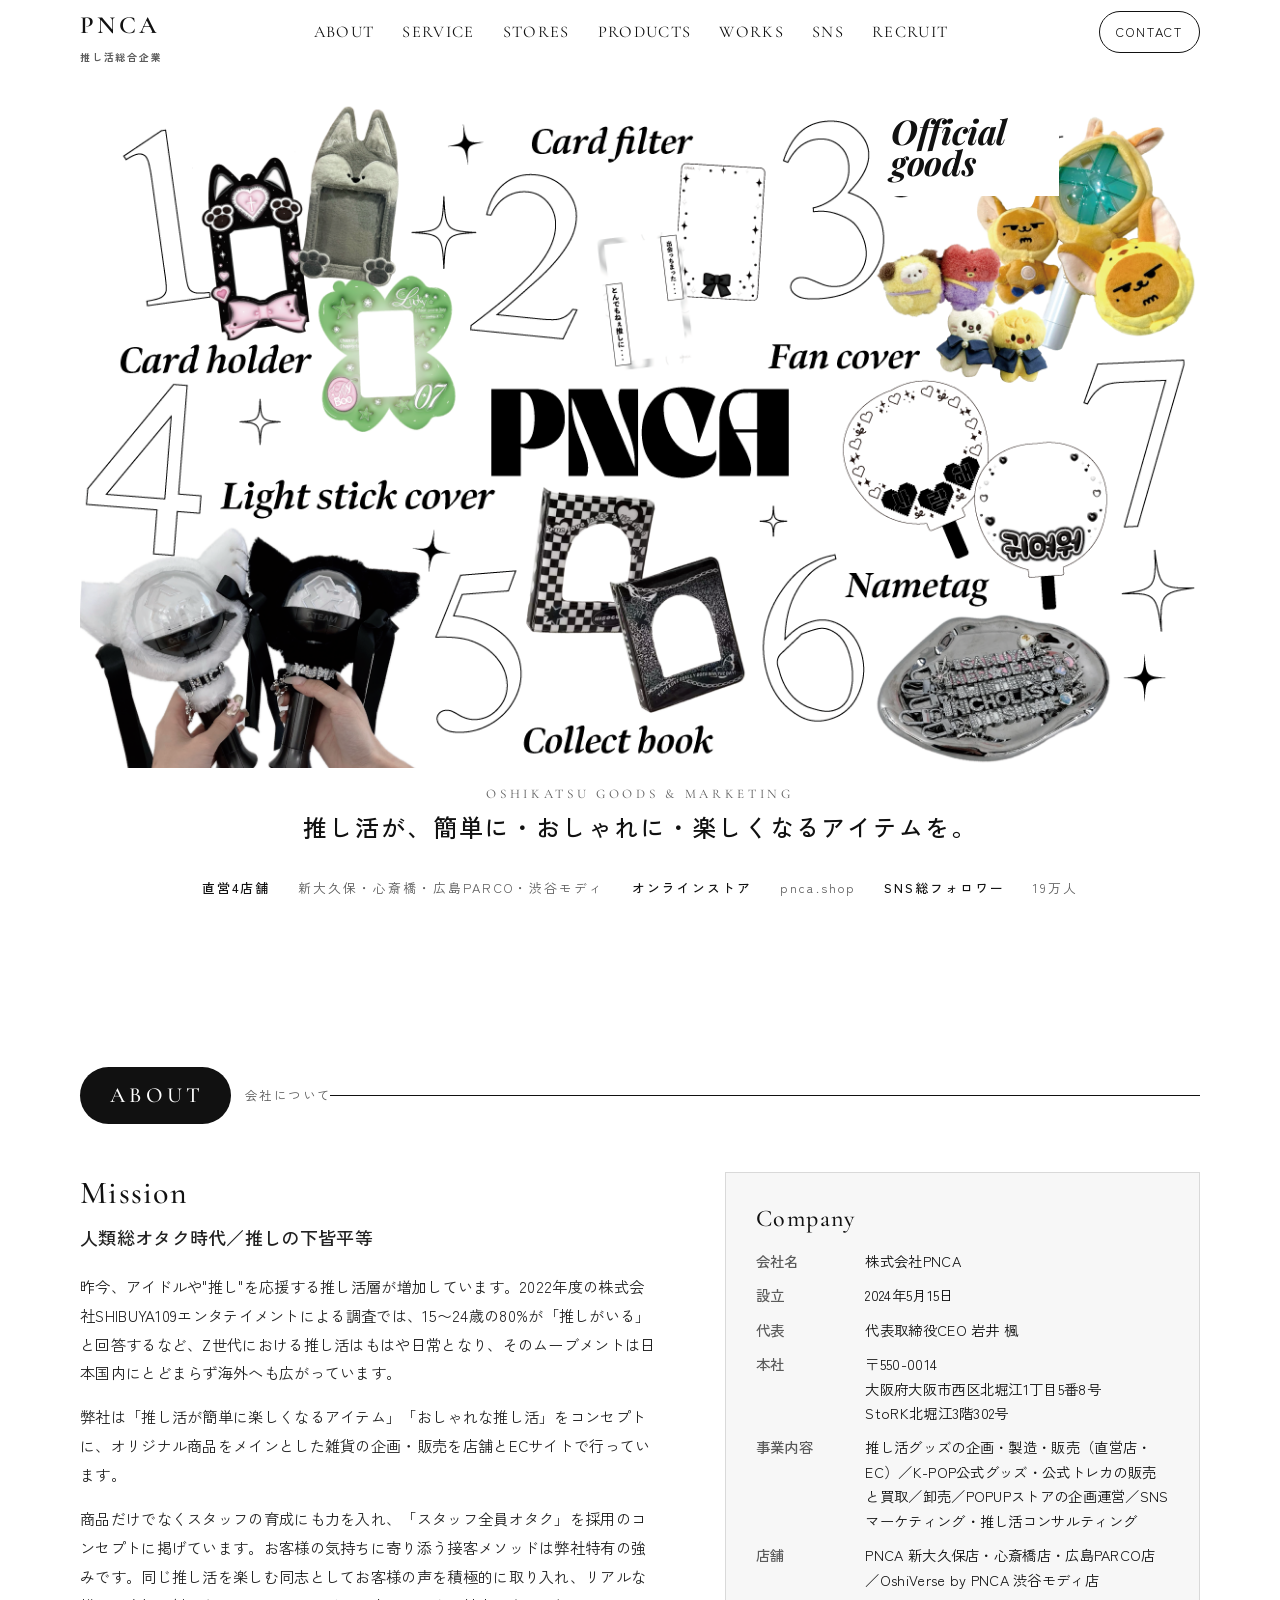
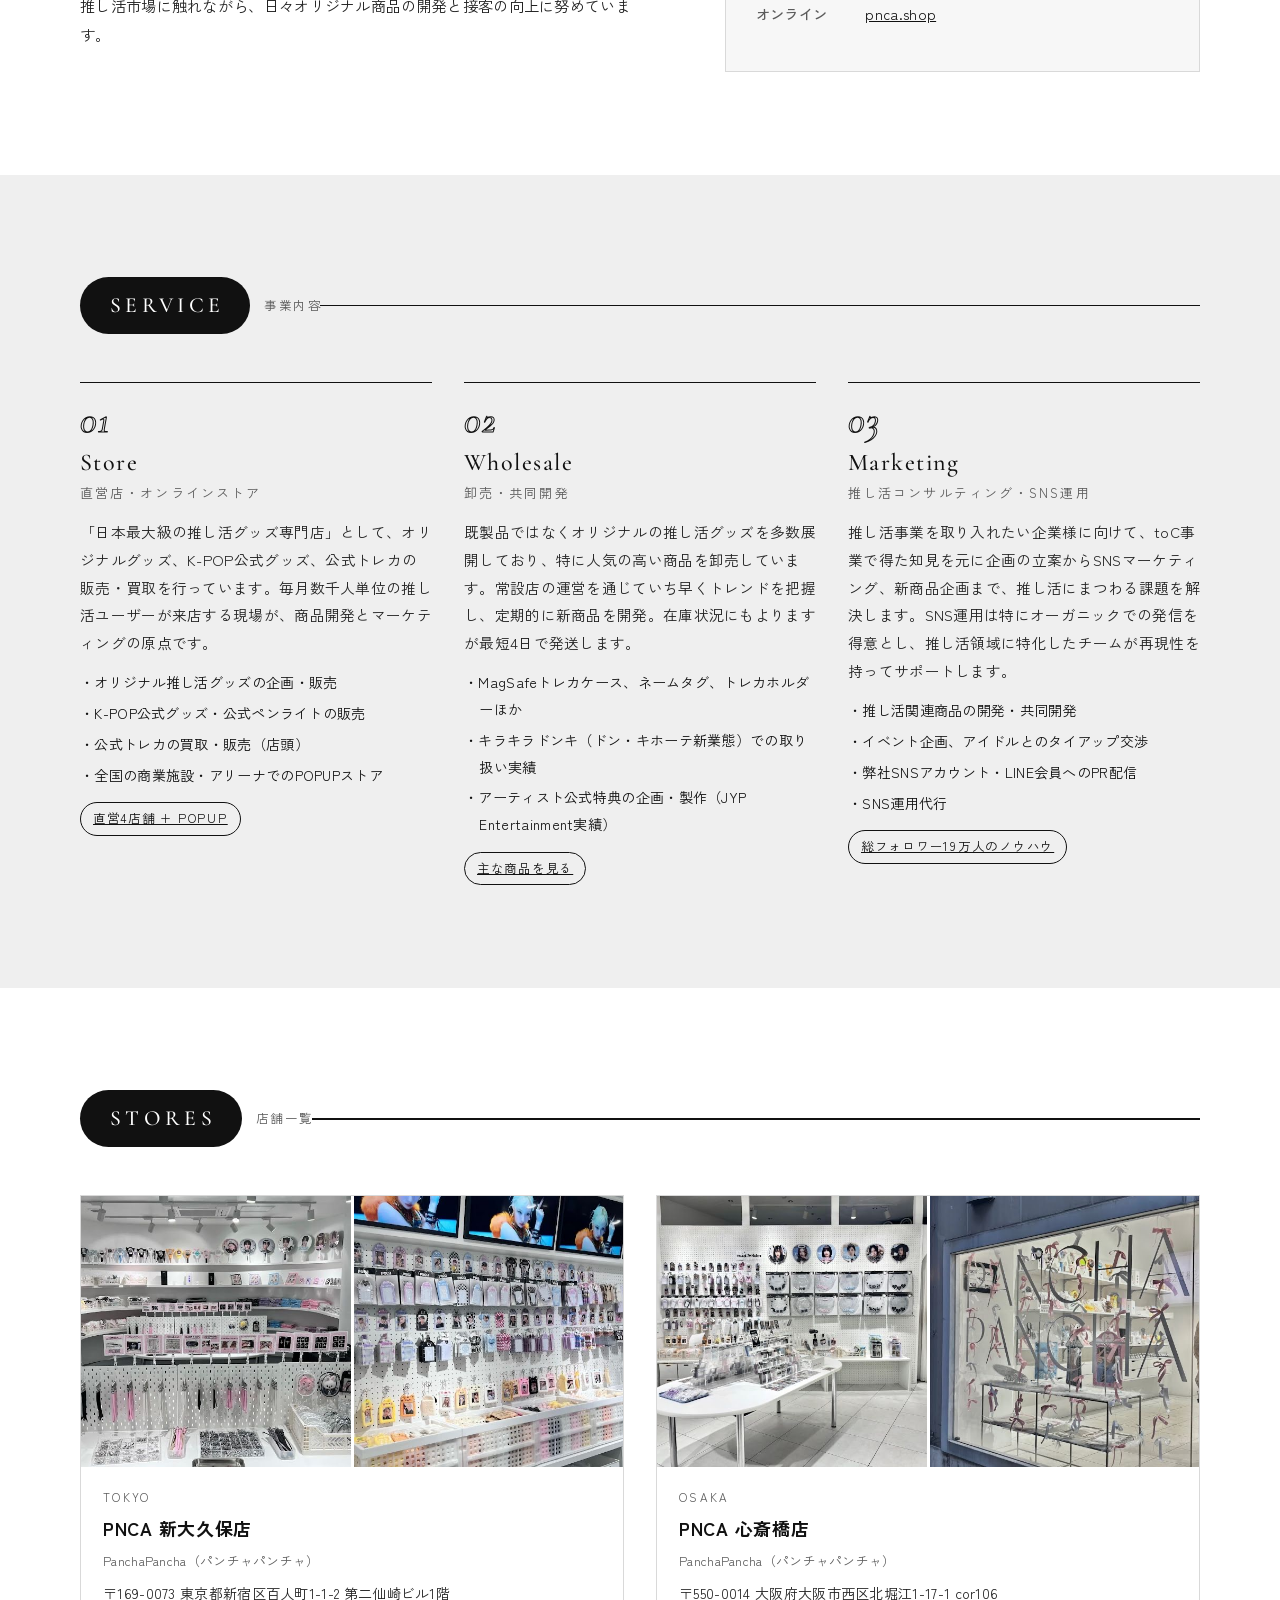
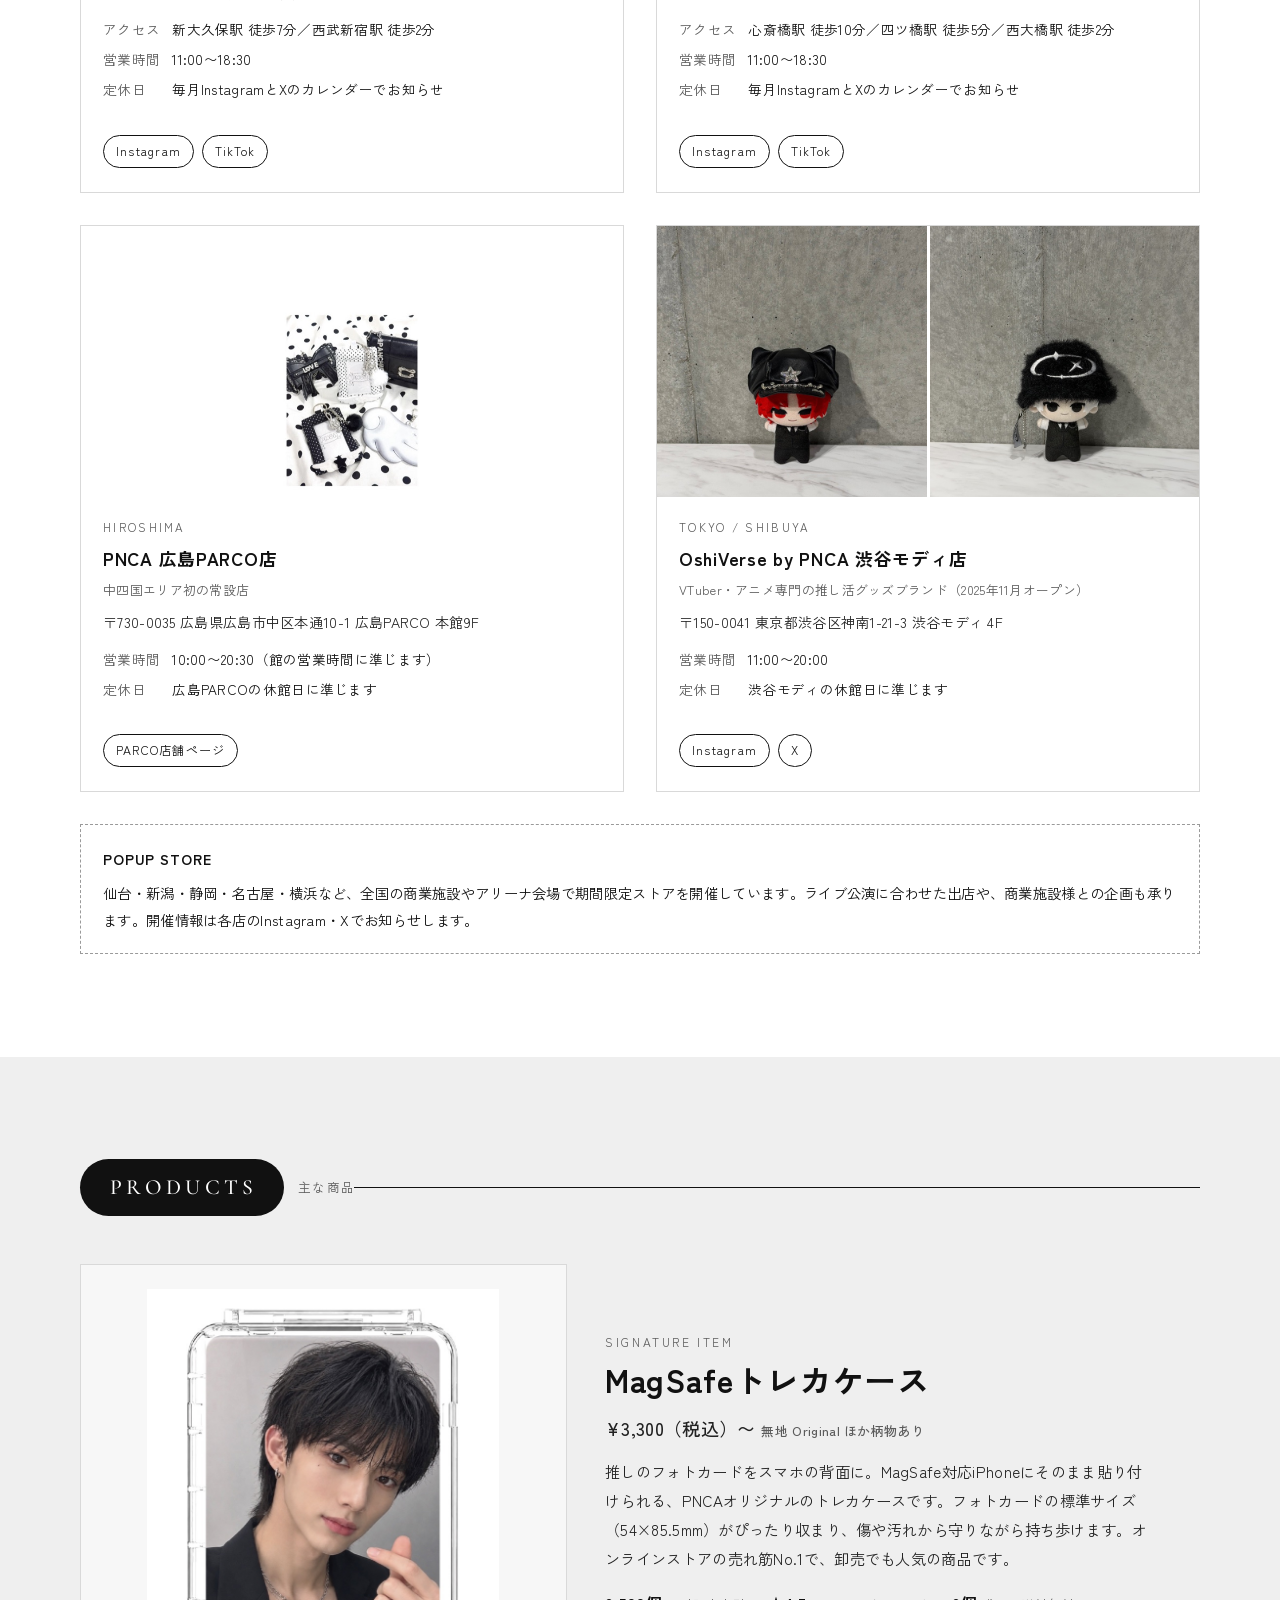
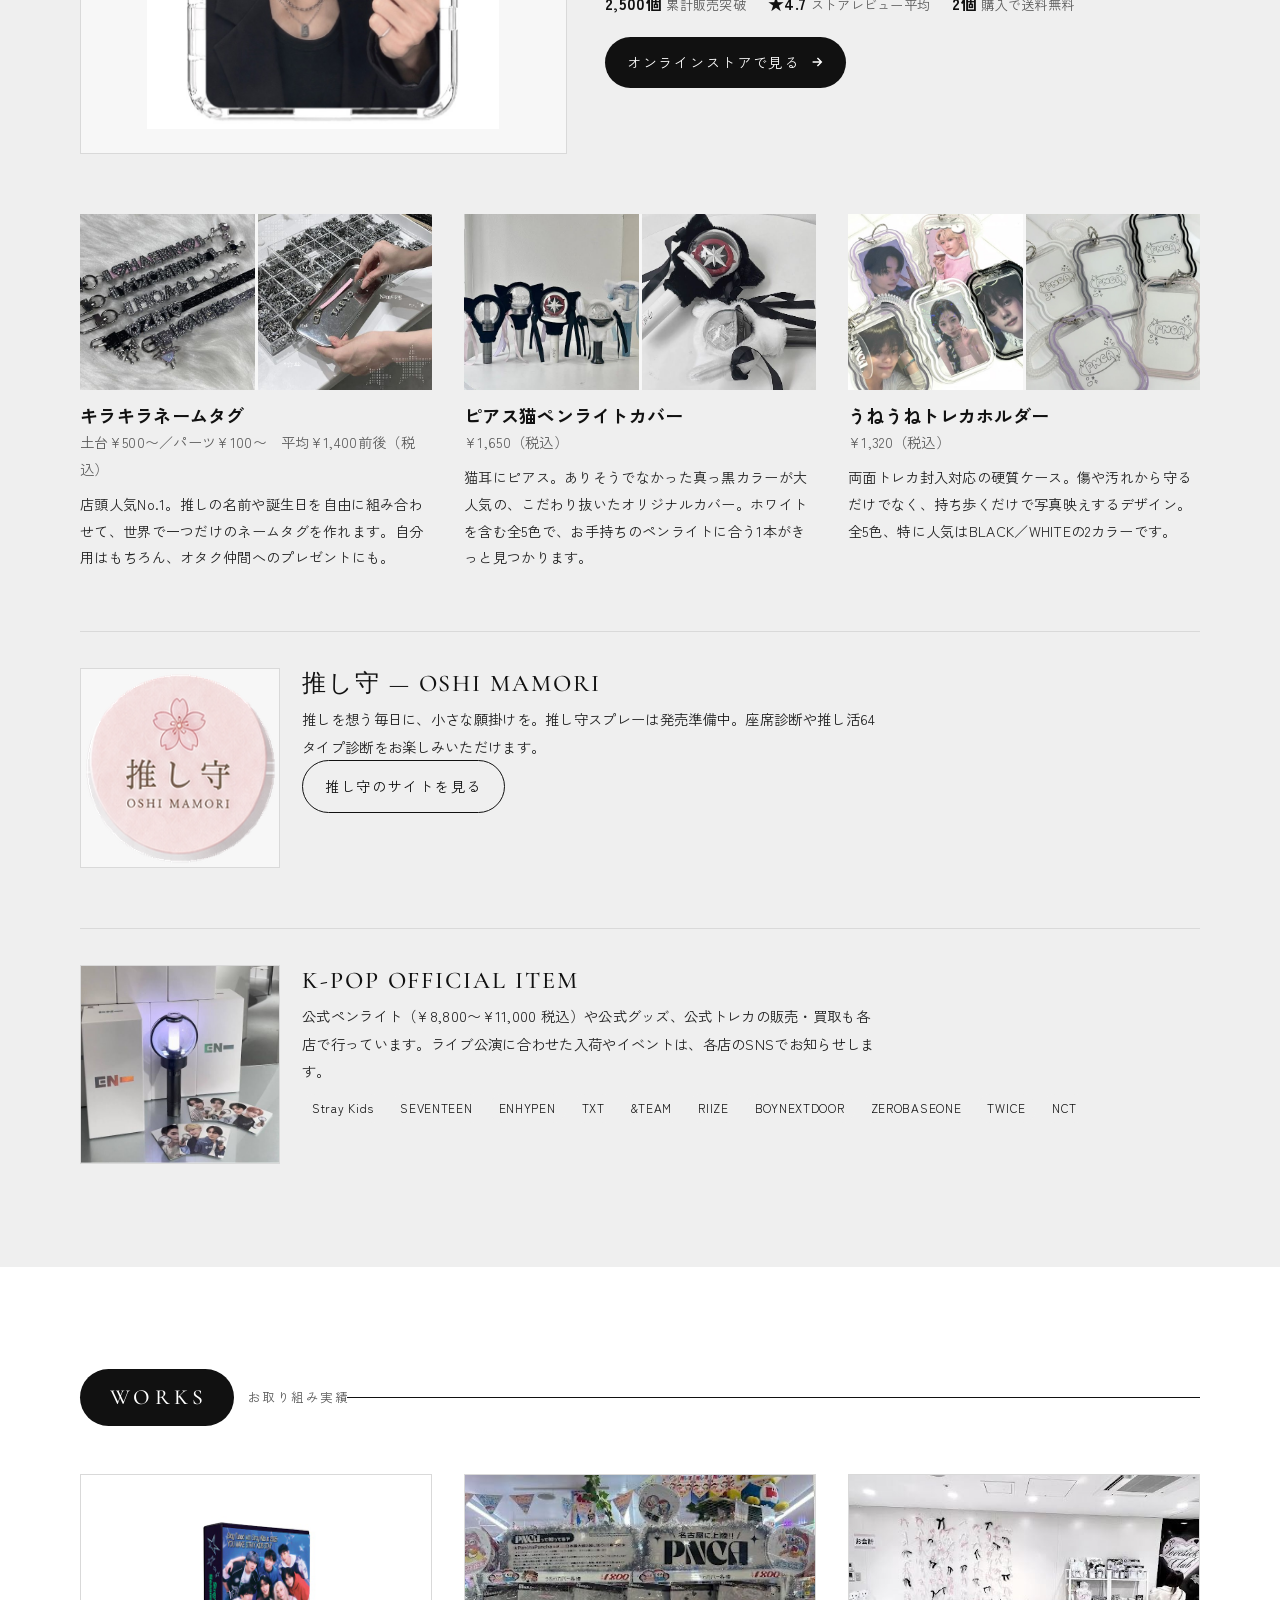
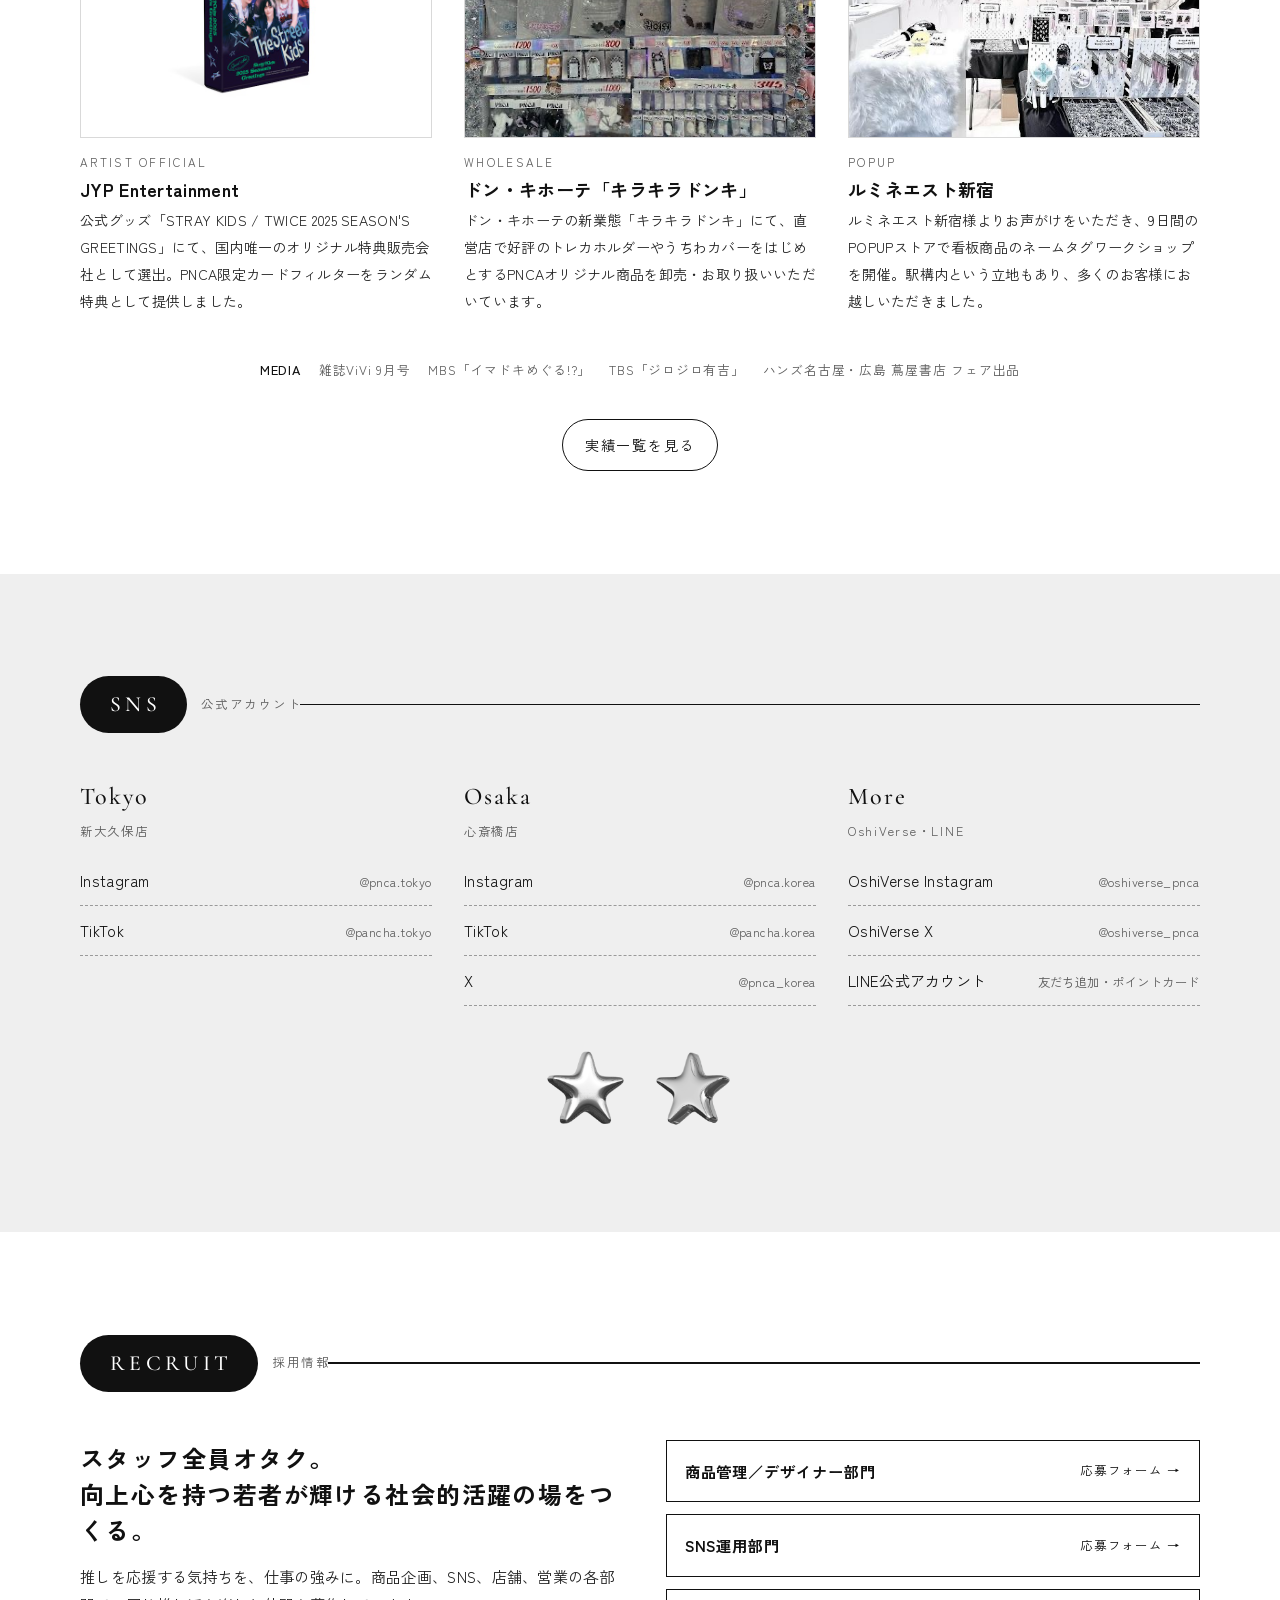
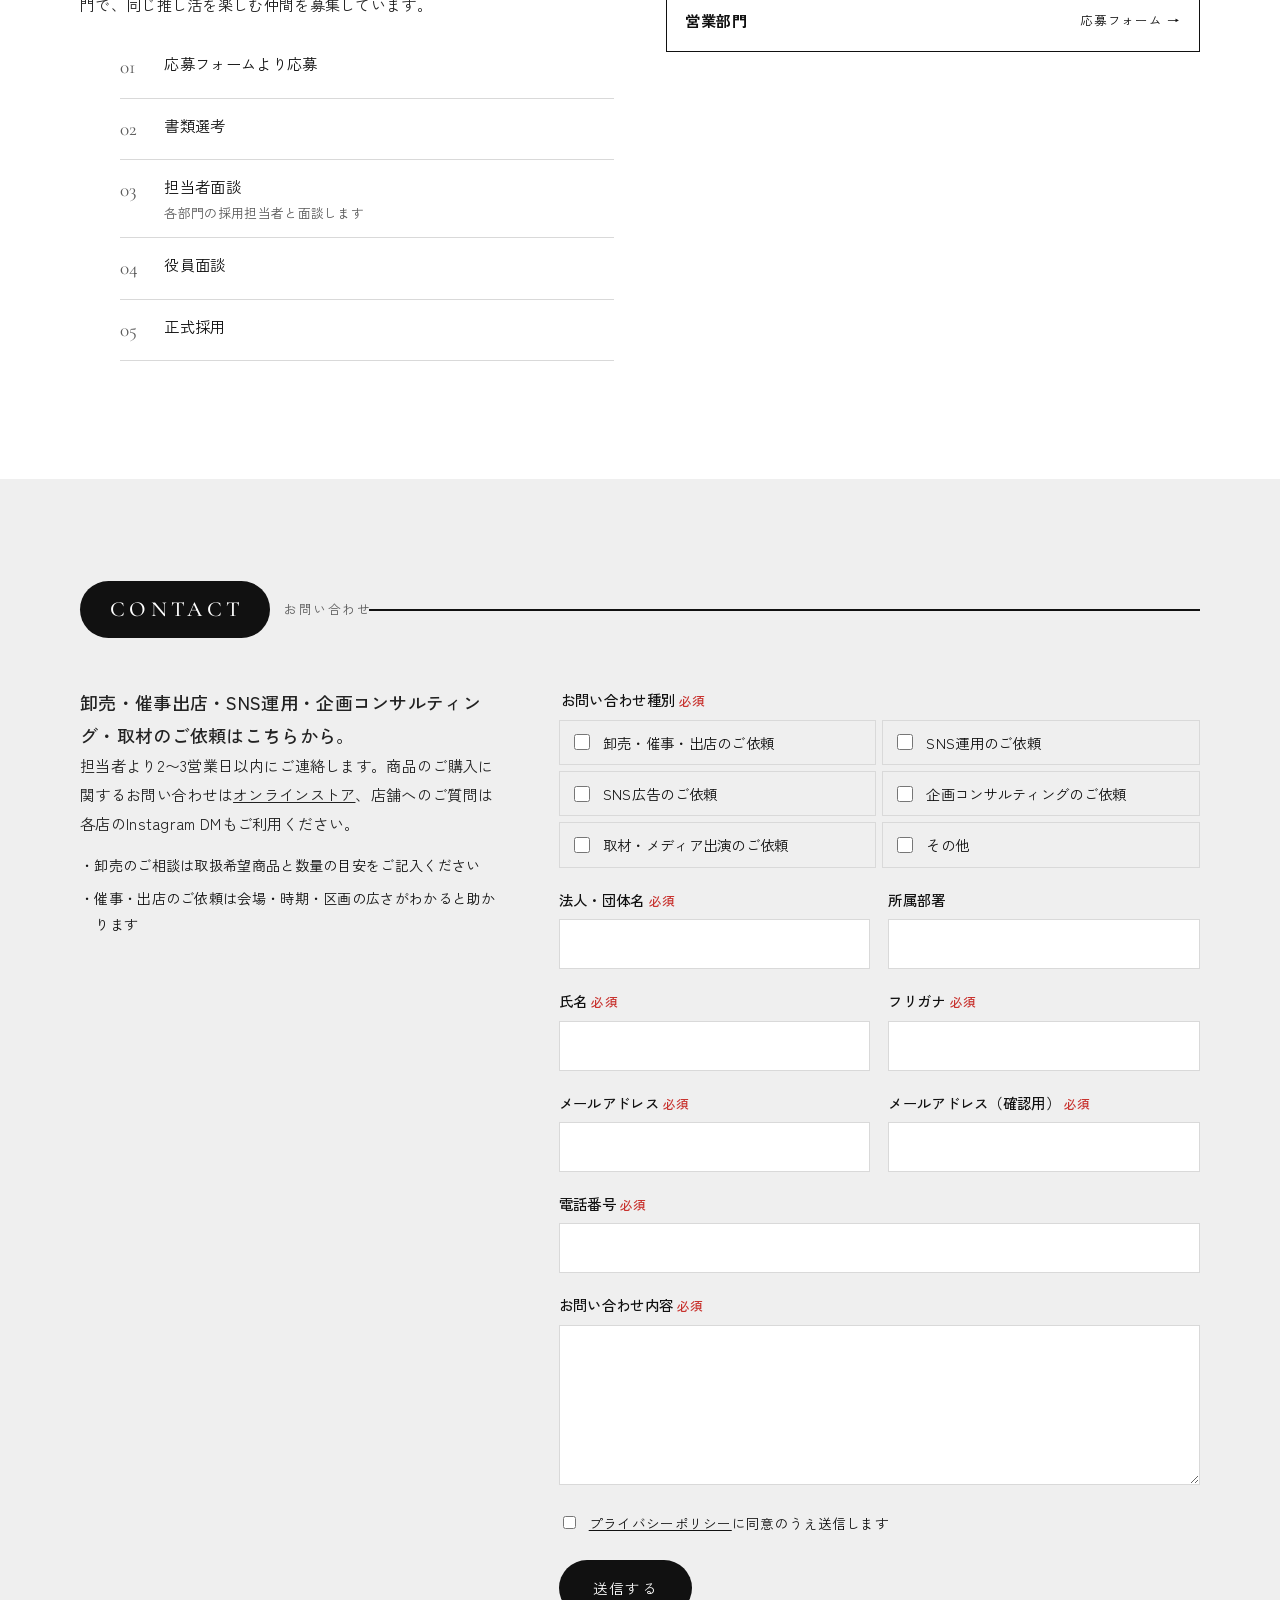
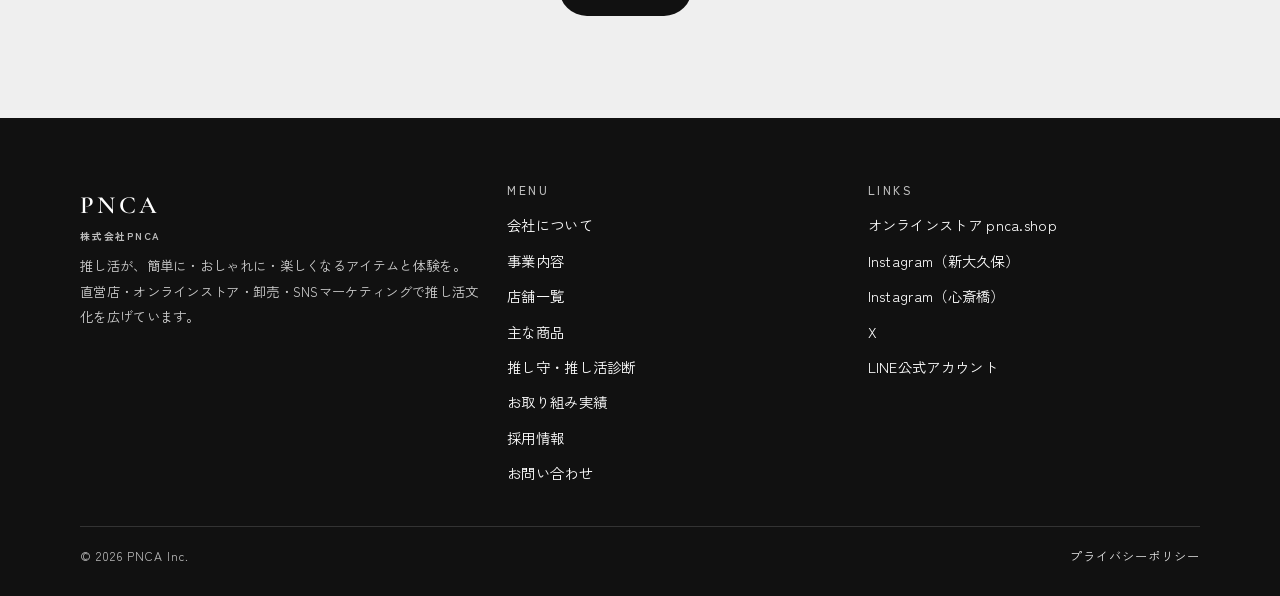
==== commit 74cb9cbd: "Publish Oshimamori landing page and diagnostics" ====
--- a/index.html
+++ b/index.html
@@ -21,7 +21,7 @@
 <link rel="preconnect" href="https://fonts.googleapis.com">
 <link rel="preconnect" href="https://fonts.gstatic.com" crossorigin>
 <link rel="stylesheet" href="https://fonts.googleapis.com/css2?family=Cormorant+Garamond:ital,wght@0,500;0,600;1,500&family=Playfair+Display:ital,wght@1,700&family=Zen+Kaku+Gothic+New:wght@400;500;700&display=swap">
-<link rel="stylesheet" href="style.css">
+<link rel="stylesheet" href="style.css?v=20260904b">
 <script type="application/ld+json">
 {
   "@context": "https://schema.org",
@@ -298,6 +298,15 @@
     </div>
 
     <div class="official">
+      <img src="oshimamori/images/869795f54454e77f2167.png" alt="推し守" loading="lazy" width="200" height="200">
+      <div>
+        <h4>推し守 — OSHI MAMORI</h4>
+        <p>推しを想う毎日に、小さな願掛けを。推し守スプレーは発売準備中。座席診断や推し活64タイプ診断をお楽しみいただけます。</p>
+        <a class="btn ghost" href="/oshimamori/">推し守のサイトを見る</a>
+      </div>
+    </div>
+
+    <div class="official">
       <img src="img/item-official-penlight.jpg" alt="K-POP公式ペンライト" loading="lazy" width="200" height="200">
       <div>
         <h4>K-POP OFFICIAL ITEM</h4>
@@ -463,6 +472,7 @@
           <li><a href="#service">事業内容</a></li>
           <li><a href="#stores">店舗一覧</a></li>
           <li><a href="#products">主な商品</a></li>
+          <li><a href="/oshimamori/">推し守・推し活診断</a></li>
           <li><a href="works.html">お取り組み実績</a></li>
           <li><a href="#recruit">採用情報</a></li>
           <li><a href="#contact">お問い合わせ</a></li>
@@ -486,6 +496,6 @@
   </div>
 </footer>
 
-<script src="site.js"></script>
+<script src="site.js?v=20260904b"></script>
 </body>
 </html>
